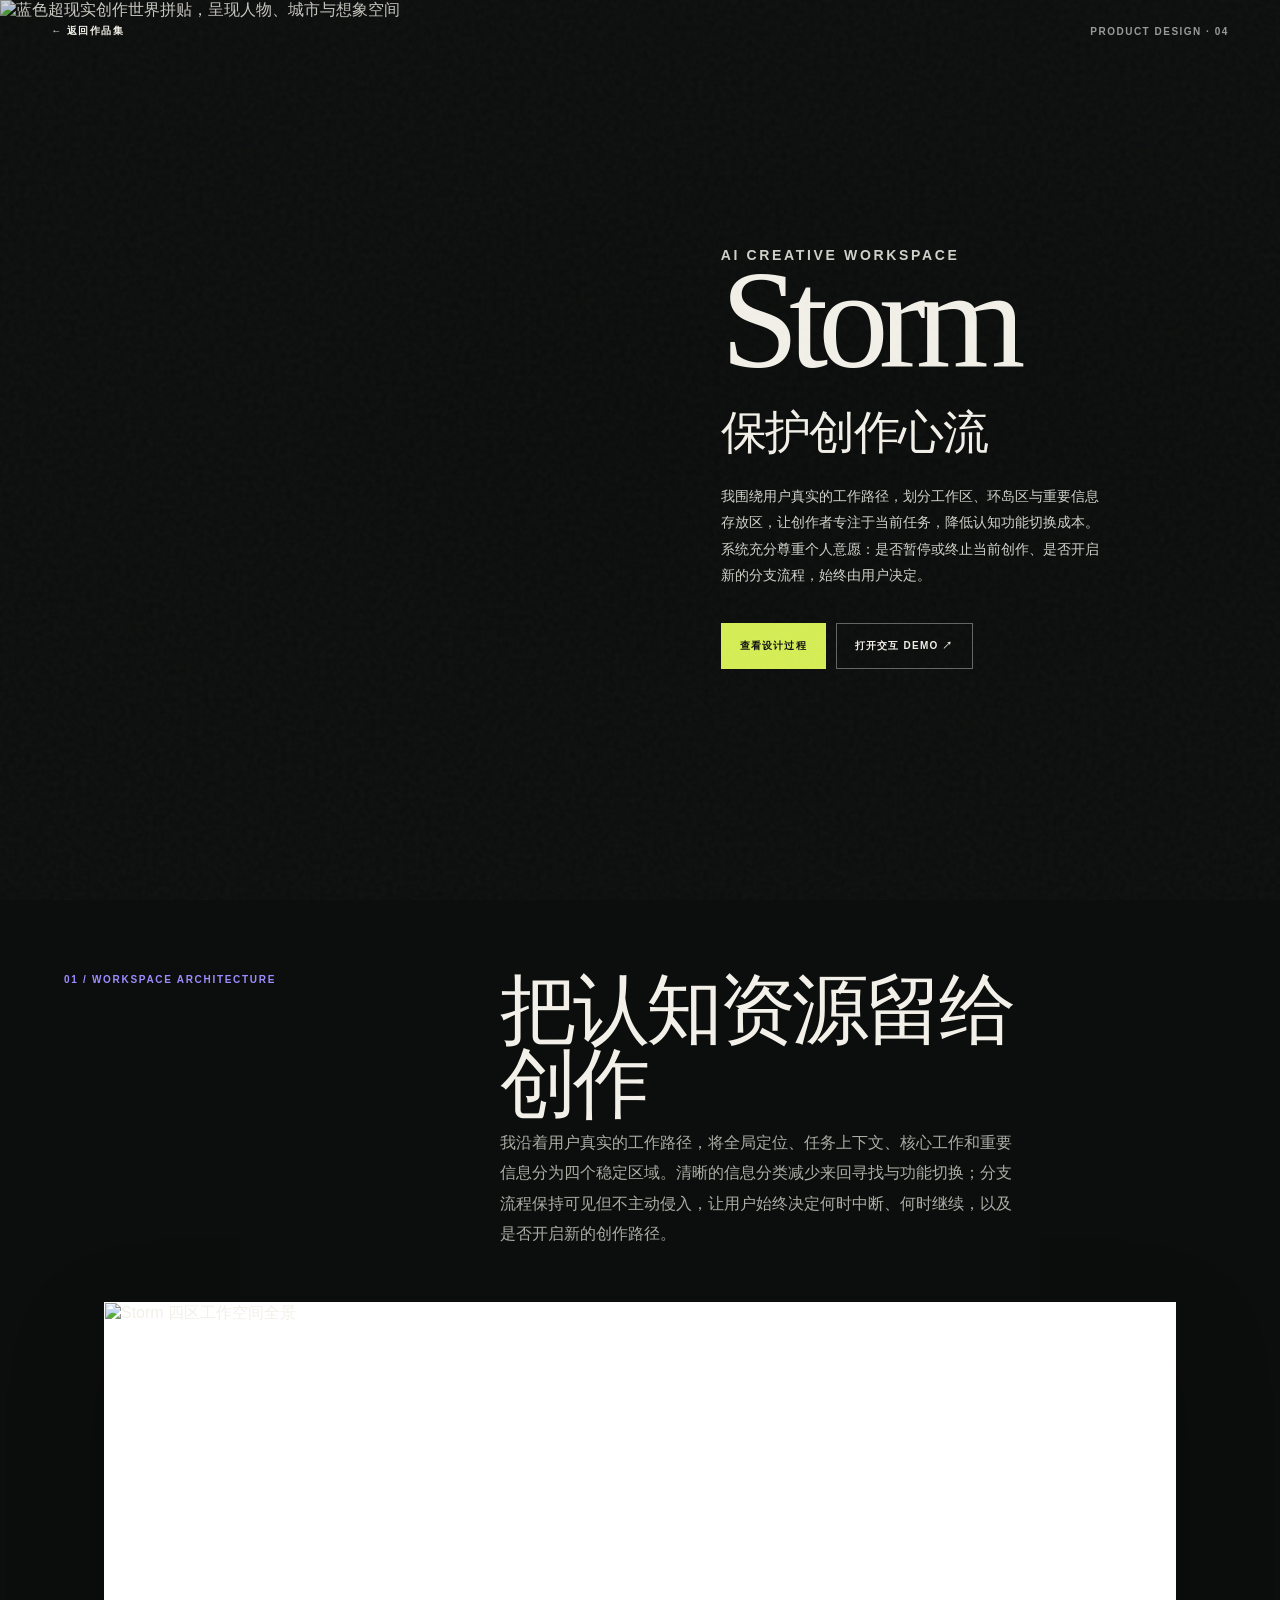
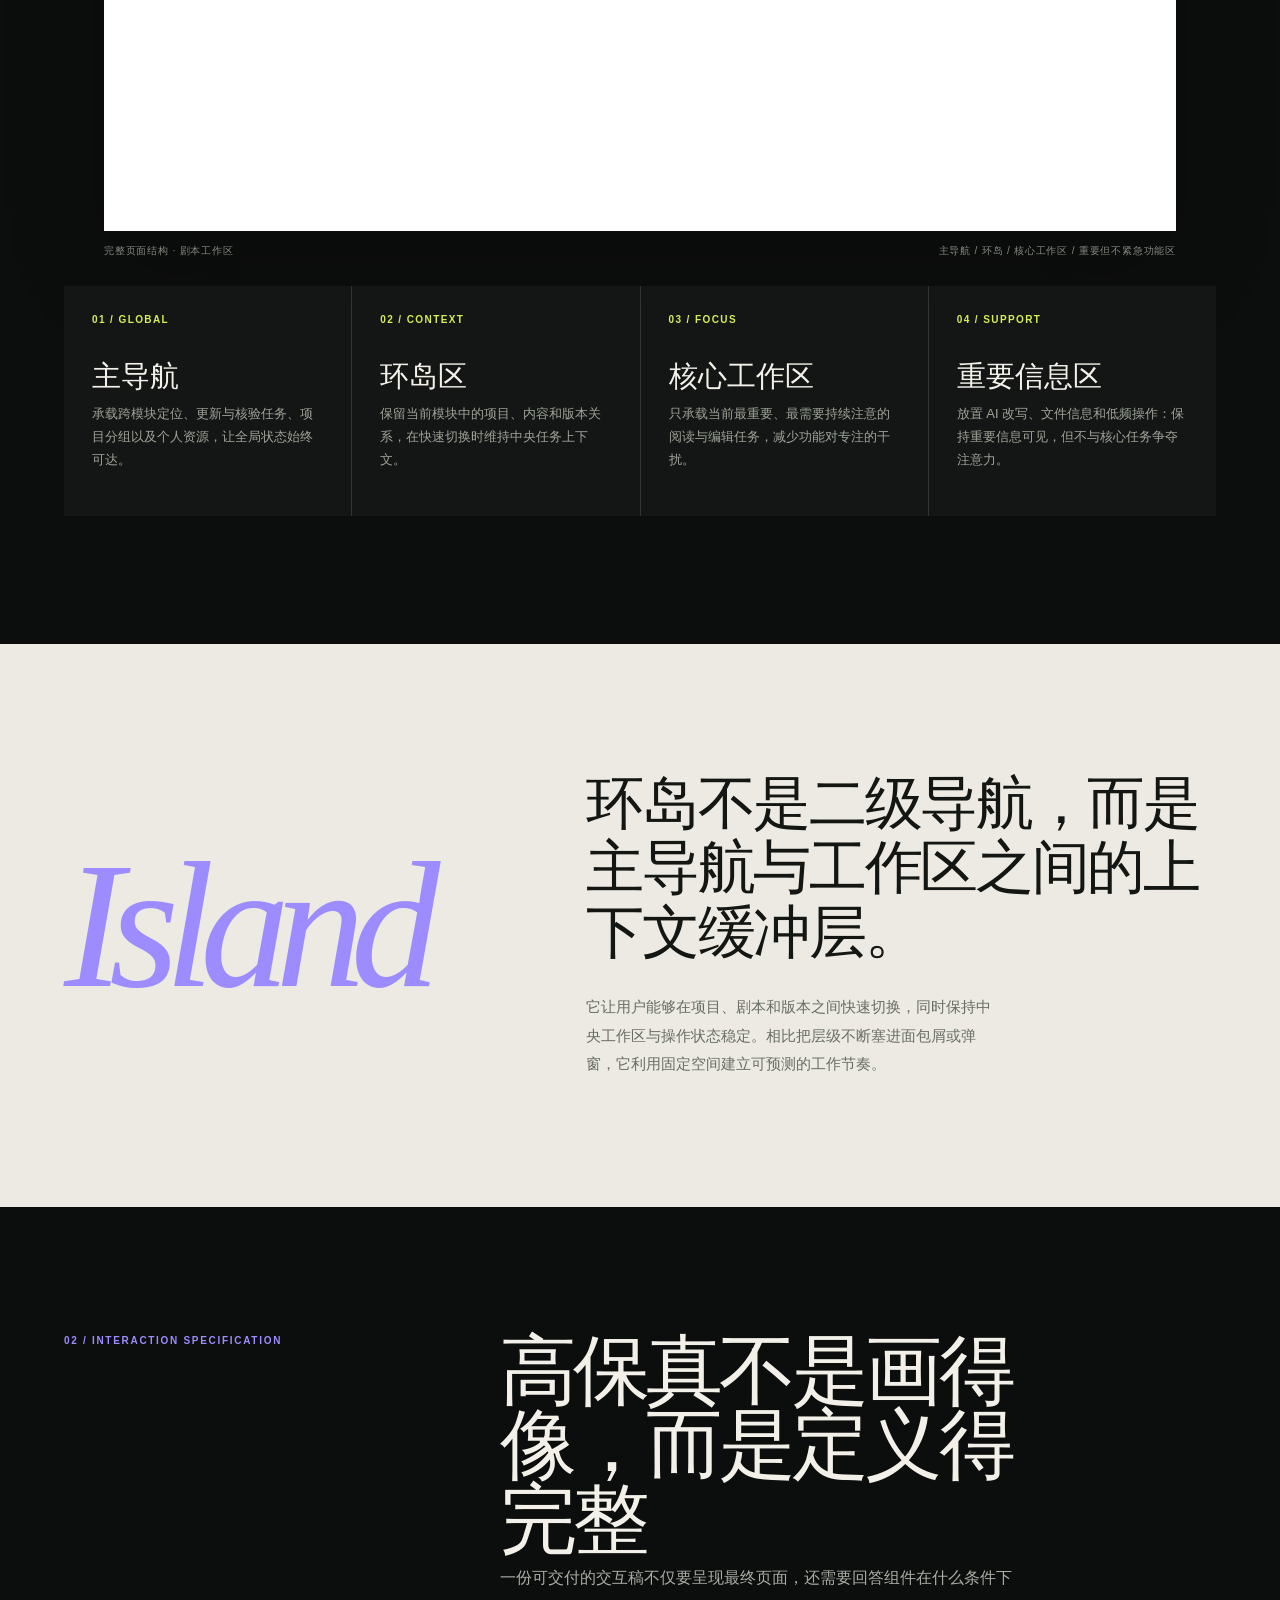
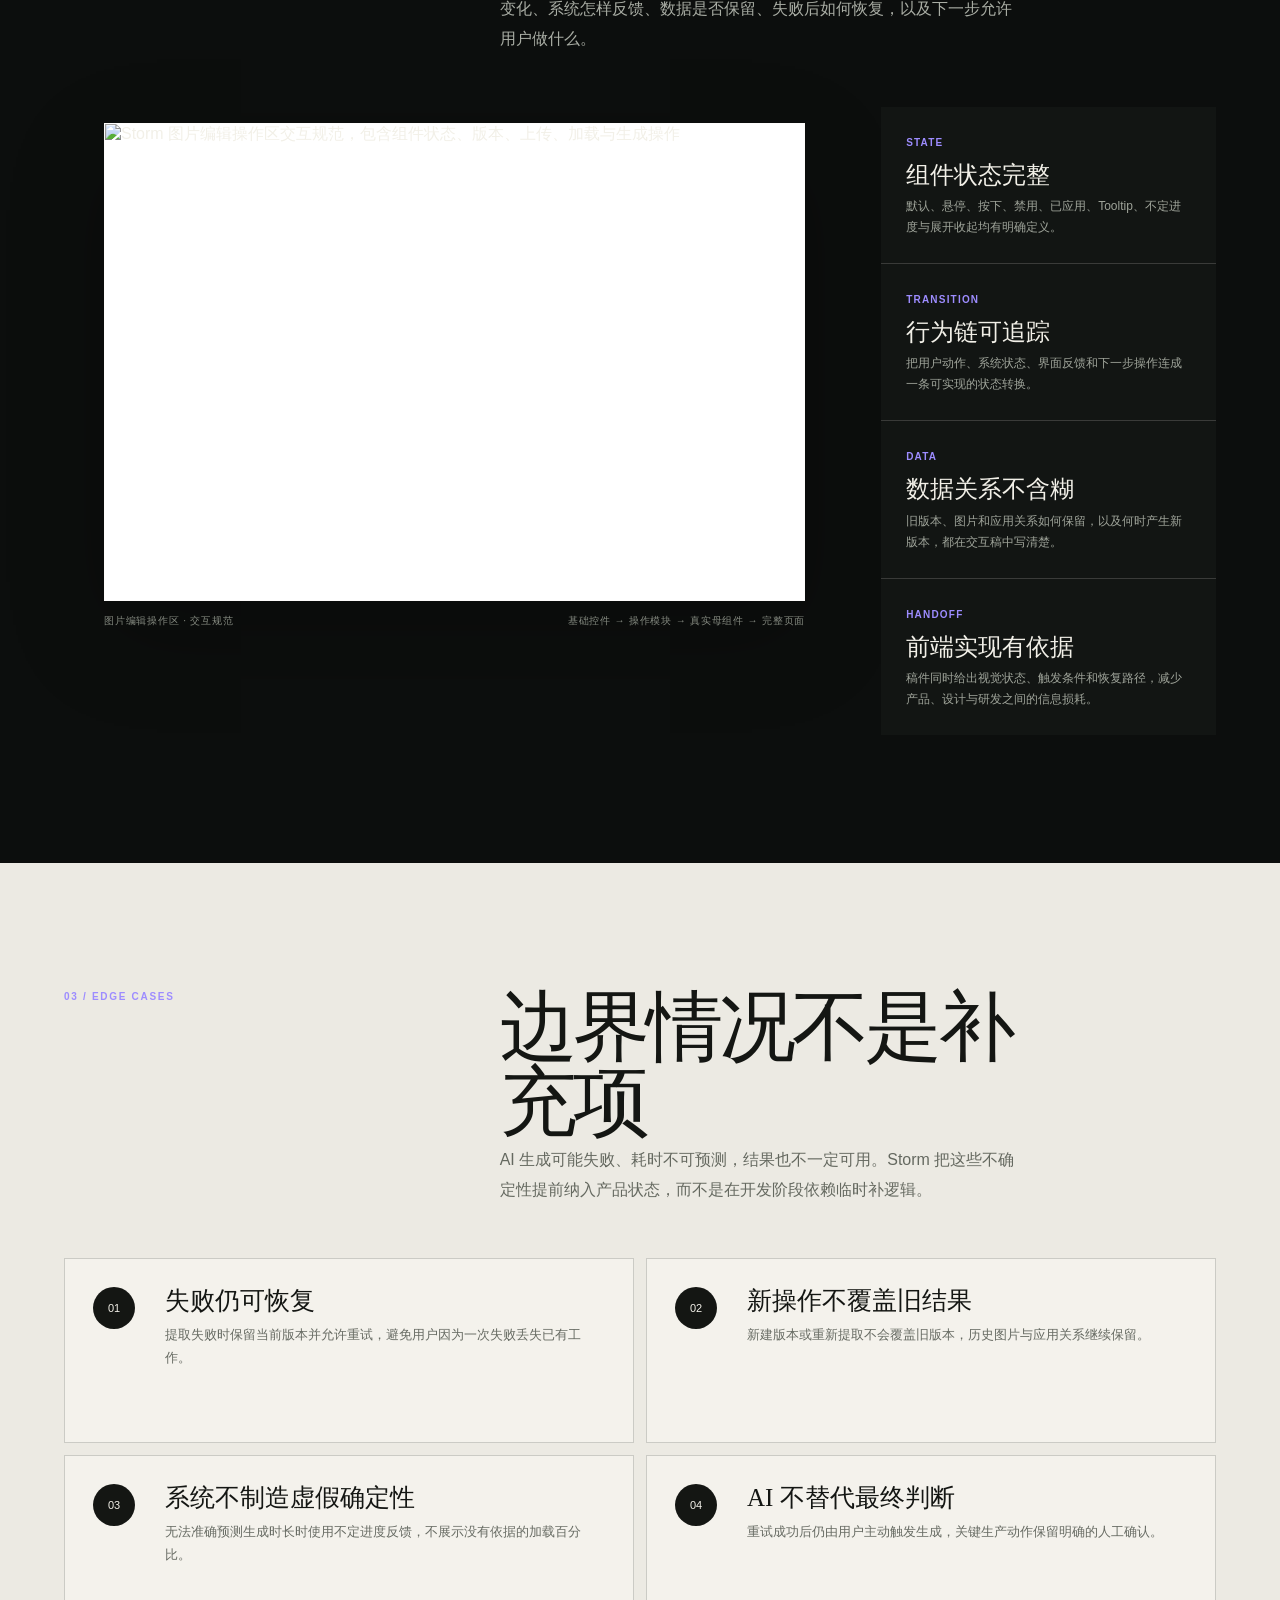
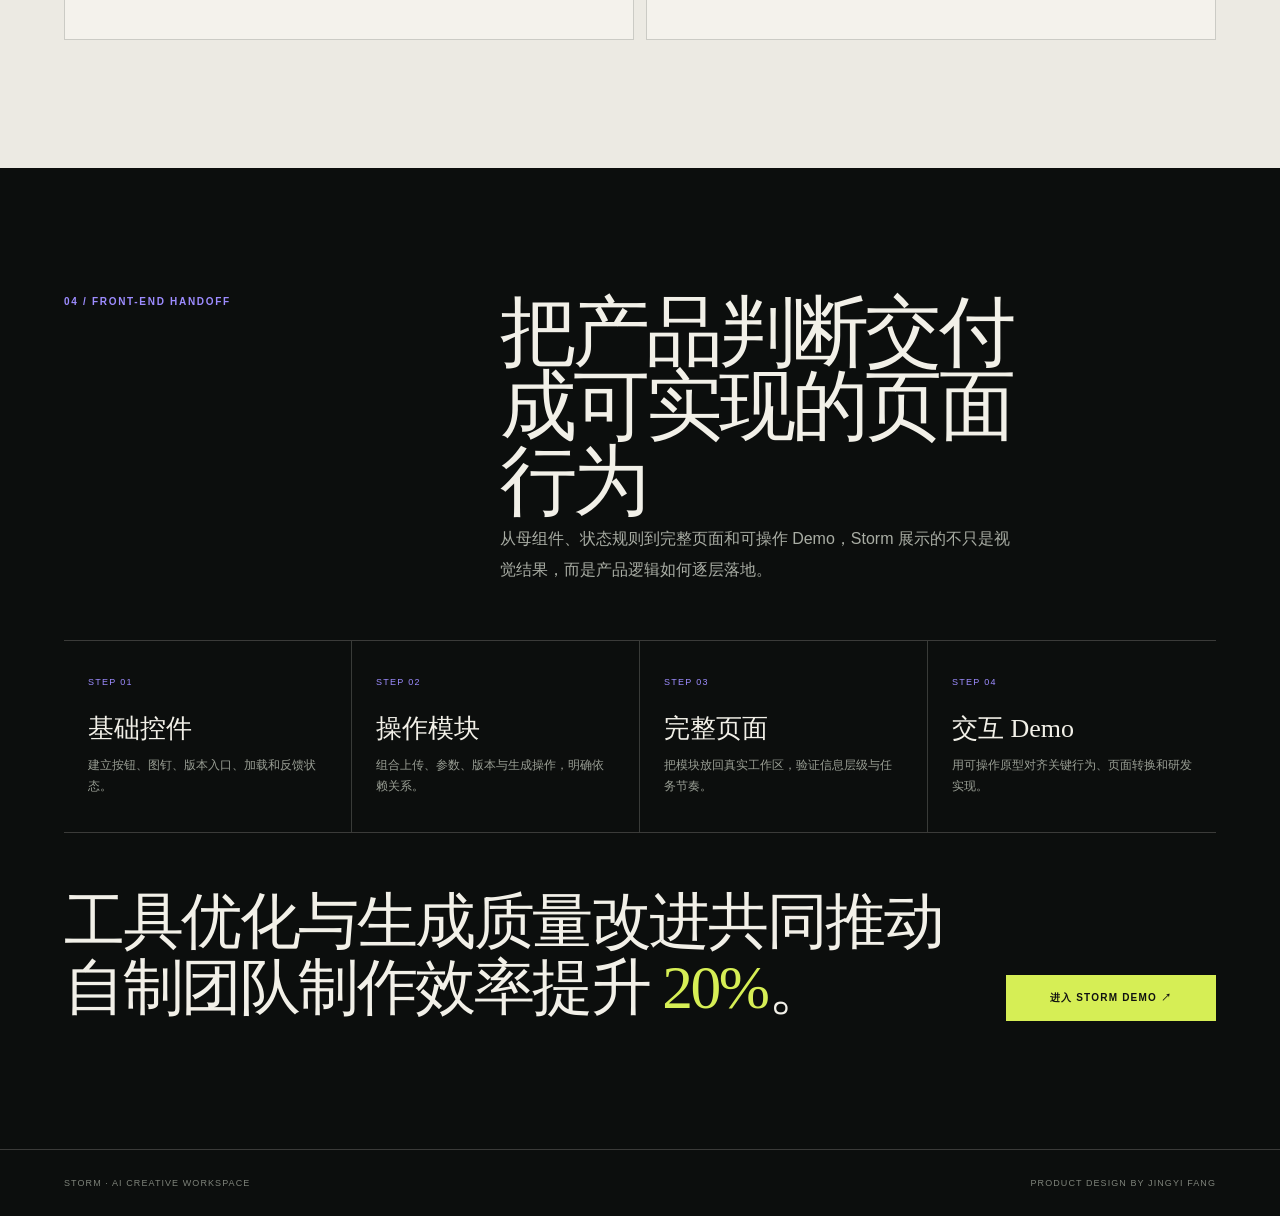
==== storm/index.html @ 4de58ec8 "Upload Storm project page" ====
<!doctype html>
<html lang="zh-CN">
<head>
  <meta charset="utf-8">
  <meta name="viewport" content="width=device-width,initial-scale=1">
  <meta name="description" content="Storm AI Creative Workspace：从工作区架构、交互规范到前端交付的完整产品设计案例。">
  <title>Storm · AI Creative Workspace</title>
  <style>
    :root{--bg:#0c0e0d;--paper:#f2f0e8;--ink:#141613;--muted:#a9ada4;--line:rgba(242,240,232,.2);--accent:#9d8cff;--lime:#d6ee55;--serif:"Iowan Old Style","Baskerville","Songti SC","STSong",serif;--sans:"Helvetica Neue","PingFang SC","Microsoft YaHei",sans-serif}
    *{box-sizing:border-box}html{scroll-behavior:smooth;background:var(--bg)}body{margin:0;color:var(--paper);background:var(--bg);font-family:var(--sans);-webkit-font-smoothing:antialiased}a{color:inherit;text-decoration:none}img{display:block;max-width:100%}::selection{color:#111;background:var(--lime)}
    body:before{content:"";position:fixed;z-index:20;inset:0;pointer-events:none;opacity:.09;background-image:url("data:image/svg+xml,%3Csvg viewBox='0 0 180 180' xmlns='http://www.w3.org/2000/svg'%3E%3Cfilter id='n'%3E%3CfeTurbulence type='fractalNoise' baseFrequency='.9' numOctaves='3'/%3E%3C/filter%3E%3Crect width='100%25' height='100%25' filter='url(%23n)' opacity='.42'/%3E%3C/svg%3E")}
    .nav{position:absolute;z-index:12;top:0;left:0;right:0;display:flex;align-items:center;justify-content:space-between;padding:24px clamp(20px,4vw,64px);font-size:10px;font-weight:700;letter-spacing:.15em;text-transform:uppercase}.back{display:flex;align-items:center;gap:9px}.back:hover{color:var(--lime)}.nav-label{color:rgba(255,255,255,.58)}
    .hero{position:relative;isolation:isolate;display:flex;justify-content:flex-end;align-items:center;min-height:94svh;overflow:hidden;padding:110px clamp(24px,5vw,80px) 70px;text-align:left}.hero img{position:absolute;z-index:-3;inset:0 auto 0 0;width:64%;height:100%;object-fit:cover;object-position:center 46%}.hero:before{content:"";position:absolute;z-index:-2;inset:0;background:linear-gradient(90deg,rgba(12,14,13,.05) 0%,rgba(12,14,13,.10) 34%,rgba(12,14,13,.78) 58%,#0c0e0d 78%),linear-gradient(0deg,#0c0e0d 0%,rgba(12,14,13,.40) 26%,rgba(12,14,13,.05) 76%,rgba(12,14,13,.12) 100%)}.hero:after{content:"";position:absolute;z-index:-1;inset:0;background:radial-gradient(ellipse at 65% 50%,rgba(5,6,5,.20),rgba(5,6,5,0) 55%)}
    .hero-copy{width:min(43%,650px);display:flex;flex-direction:column;align-items:flex-start}.eyebrow{margin:0 0 22px;color:var(--lime);font-size:10px;font-weight:700;letter-spacing:.19em;text-transform:uppercase}.hero h1{margin:0;font:400 clamp(82px,11vw,170px)/.72 var(--serif);letter-spacing:-.07em}.hero h2{max-width:15ch;margin:38px 0 0;font:400 clamp(27px,3.6vw,56px)/1.08 var(--serif);letter-spacing:-.035em}.hero p{max-width:50ch;margin:25px 0 0;color:#d0d2ca;font-size:14px;line-height:1.9}.hero-actions{display:flex;flex-wrap:wrap;justify-content:flex-start;gap:10px;margin-top:34px}.button{display:inline-flex;align-items:center;justify-content:center;min-height:46px;padding:0 18px;border:1px solid rgba(255,255,255,.36);font-size:10px;font-weight:700;letter-spacing:.12em;text-transform:uppercase;transition:.25s}.button.primary{color:#111;background:var(--lime);border-color:var(--lime)}.button:hover{transform:translateY(-2px);border-color:#fff}
    .section{padding:clamp(74px,10vw,150px) clamp(22px,5vw,80px)}.section.light{color:var(--ink);background:#eceae3}.section-head{display:grid;grid-template-columns:minmax(0,.7fr) minmax(420px,1.3fr);gap:50px;align-items:start;margin-bottom:52px}.index{color:var(--accent);font-size:10px;font-weight:700;letter-spacing:.17em;text-transform:uppercase}.section h2{max-width:14ch;margin:0;font:400 clamp(42px,6vw,88px)/.97 var(--serif);letter-spacing:-.05em}.lead{max-width:58ch;margin:5px 0 0;color:var(--muted);font-size:16px;line-height:1.9}.light .lead{color:#656960}.frame{overflow:hidden;border:1px solid var(--line);background:#fff;box-shadow:0 34px 90px rgba(0,0,0,.22)}.light .frame{border-color:rgba(20,22,19,.16)}.frame img{width:100%;height:auto}.caption{display:flex;justify-content:space-between;gap:20px;margin-top:13px;color:#858a80;font-size:10px;letter-spacing:.08em}
    .zones{display:grid;grid-template-columns:repeat(4,minmax(0,1fr));gap:1px;margin-top:28px;background:rgba(255,255,255,.16)}.zone{min-height:230px;padding:28px;background:#131614}.zone b{display:block;color:var(--lime);font-size:10px;letter-spacing:.14em}.zone h3{margin:36px 0 12px;font:400 29px/1.05 var(--serif)}.zone p{margin:0;color:#9fa49a;font-size:13px;line-height:1.75}
    .island{display:grid;grid-template-columns:minmax(280px,.8fr) minmax(0,1.2fr);gap:clamp(36px,8vw,130px);align-items:center}.island-word{font:italic 400 clamp(86px,14vw,210px)/.7 var(--serif);letter-spacing:-.08em;color:var(--accent)}.island-copy blockquote{margin:0;font:400 clamp(32px,4.5vw,65px)/1.12 var(--serif);letter-spacing:-.04em}.island-copy p{max-width:50ch;margin:28px 0 0;color:#696d65;font-size:15px;line-height:1.9}
    .spec-layout{display:grid;grid-template-columns:minmax(0,1.4fr) minmax(280px,.6fr);gap:36px;align-items:start}.spec-aside{position:sticky;top:24px;display:grid;gap:1px;background:var(--line)}.spec-point{padding:25px;background:#121513}.spec-point b{color:var(--accent);font-size:10px;letter-spacing:.12em}.spec-point h3{margin:12px 0 8px;font:400 24px/1.1 var(--serif)}.spec-point p{margin:0;color:#9fa49a;font-size:12px;line-height:1.75}
    .boundary-grid{display:grid;grid-template-columns:repeat(2,minmax(0,1fr));gap:12px}.boundary{display:grid;grid-template-columns:52px 1fr;gap:20px;min-height:185px;padding:28px;border:1px solid rgba(20,22,19,.18);background:#f4f2ec}.boundary span{display:grid;place-items:center;width:42px;height:42px;border-radius:50%;background:var(--ink);color:var(--paper);font-size:11px}.boundary h3{margin:0 0 10px;font:400 25px/1.08 var(--serif)}.boundary p{margin:0;color:#676b63;font-size:13px;line-height:1.75}
    .handoff{display:grid;grid-template-columns:repeat(4,minmax(0,1fr));margin-top:55px;border-top:1px solid var(--line);border-bottom:1px solid var(--line)}.handoff-step{position:relative;padding:30px 24px 36px;border-right:1px solid var(--line)}.handoff-step:last-child{border-right:0}.handoff-step small{color:var(--accent);font-size:9px;letter-spacing:.14em}.handoff-step strong{display:block;margin-top:25px;font:400 26px/1.12 var(--serif)}.handoff-step p{margin:12px 0 0;color:#999e94;font-size:12px;line-height:1.7}
    .result{display:grid;grid-template-columns:minmax(0,1fr) auto;gap:50px;align-items:end;padding-top:55px}.result p{max-width:45ch;margin:0;font:400 clamp(30px,4.8vw,72px)/1.08 var(--serif);letter-spacing:-.04em}.result p em{color:var(--lime);font-style:normal}.result .button{min-width:210px}
    footer{display:flex;justify-content:space-between;gap:25px;padding:28px clamp(22px,5vw,80px);border-top:1px solid var(--line);color:#7e837a;font-size:9px;letter-spacing:.12em;text-transform:uppercase}
    @media(max-width:900px){.hero{align-items:flex-end;justify-content:flex-start;min-height:900px;padding-bottom:60px;text-align:left}.hero img{inset:0 0 auto;width:100%;height:54%;object-position:center 38%}.hero:before{background:linear-gradient(180deg,rgba(12,14,13,.04) 0%,rgba(12,14,13,.12) 29%,#0c0e0d 54%,#0c0e0d 100%)}.hero:after{display:none}.hero-copy{width:100%;align-items:flex-start}.hero h1{font-size:clamp(90px,24vw,150px)}.hero h2,.hero p{margin-left:0}.hero-actions{justify-content:flex-start}.section-head,.island,.spec-layout{grid-template-columns:1fr}.section-head{gap:24px}.zones{grid-template-columns:1fr 1fr}.spec-aside{position:static;grid-template-columns:1fr 1fr}.handoff{grid-template-columns:1fr 1fr}.handoff-step:nth-child(2){border-right:0}.handoff-step:nth-child(-n+2){border-bottom:1px solid var(--line)}.result{grid-template-columns:1fr;align-items:start}}
    @media(max-width:560px){.nav-label{display:none}.hero{min-height:860px;padding-inline:20px}.hero img{height:42%;object-position:center 38%}.hero:before{background:linear-gradient(180deg,rgba(12,14,13,.03) 0%,rgba(12,14,13,.08) 20%,#0c0e0d 42%,#0c0e0d 100%)}.hero h2{margin-top:28px}.hero p{font-size:13px}.section{padding-inline:18px}.zones,.spec-aside,.boundary-grid,.handoff{grid-template-columns:1fr}.zone{min-height:185px}.spec-aside{gap:1px}.boundary{grid-template-columns:42px 1fr;padding:22px 18px}.handoff-step{border-right:0;border-bottom:1px solid var(--line)}.handoff-step:last-child{border-bottom:0}.caption{flex-direction:column;gap:5px}.island-word{font-size:110px}.result .button{width:100%}footer{flex-direction:column}}
    @media(prefers-reduced-motion:reduce){html{scroll-behavior:auto}.button{transition:none}.button:hover{transform:none}}
  </style>
</head>
<body>
  <nav class="nav"><a class="back" href="/">← 返回作品集</a><span class="nav-label">Product Design · 04</span></nav>
  <header class="hero">
    <img src="../assets/storm-creative-flow-cover.png" alt="蓝色超现实创作世界拼贴，呈现人物、城市与想象空间" width="960" height="1165">
    <div class="hero-copy">
      <p class="eyebrow">AI Creative Workspace</p>
      <h1>Storm</h1>
      <h2>保护创作心流</h2>
      <p>我围绕用户真实的工作路径，划分工作区、环岛区与重要信息存放区，让创作者专注于当前任务，降低认知功能切换成本。系统充分尊重个人意愿：是否暂停或终止当前创作、是否开启新的分支流程，始终由用户决定。</p>
      <div class="hero-actions"><a class="button primary" href="#architecture">查看设计过程</a><a class="button" href="https://jufeng-episode-demo-1028.laurenf-0826.chatgpt.site/" target="_blank" rel="noopener">打开交互 Demo ↗</a></div>
    </div>
  </header>

  <main>
    <section class="section" id="architecture">
      <div class="section-head"><span class="index">01 / Workspace Architecture</span><div><h2>把认知资源留给创作</h2><p class="lead">我沿着用户真实的工作路径，将全局定位、任务上下文、核心工作和重要信息分为四个稳定区域。清晰的信息分类减少来回寻找与功能切换；分支流程保持可见但不主动侵入，让用户始终决定何时中断、何时继续，以及是否开启新的创作路径。</p></div></div>
      <figure>
        <div class="frame"><img src="assets/storm-workspace.png" alt="Storm 四区工作空间全景" width="1976" height="974" loading="lazy"></div>
        <figcaption class="caption"><span>完整页面结构 · 剧本工作区</span><span>主导航 / 环岛 / 核心工作区 / 重要但不紧急功能区</span></figcaption>
      </figure>
      <div class="zones">
        <article class="zone"><b>01 / GLOBAL</b><h3>主导航</h3><p>承载跨模块定位、更新与核验任务、项目分组以及个人资源，让全局状态始终可达。</p></article>
        <article class="zone"><b>02 / CONTEXT</b><h3>环岛区</h3><p>保留当前模块中的项目、内容和版本关系，在快速切换时维持中央任务上下文。</p></article>
        <article class="zone"><b>03 / FOCUS</b><h3>核心工作区</h3><p>只承载当前最重要、最需要持续注意的阅读与编辑任务，减少功能对专注的干扰。</p></article>
        <article class="zone"><b>04 / SUPPORT</b><h3>重要信息区</h3><p>放置 AI 改写、文件信息和低频操作：保持重要信息可见，但不与核心任务争夺注意力。</p></article>
      </div>
    </section>

    <section class="section light">
      <div class="island">
        <div class="island-word">Island</div>
        <div class="island-copy"><blockquote>环岛不是二级导航，而是主导航与工作区之间的上下文缓冲层。</blockquote><p>它让用户能够在项目、剧本和版本之间快速切换，同时保持中央工作区与操作状态稳定。相比把层级不断塞进面包屑或弹窗，它利用固定空间建立可预测的工作节奏。</p></div>
      </div>
    </section>

    <section class="section">
      <div class="section-head"><span class="index">02 / Interaction Specification</span><div><h2>高保真不是画得像，而是定义得完整</h2><p class="lead">一份可交付的交互稿不仅要呈现最终页面，还需要回答组件在什么条件下变化、系统怎样反馈、数据是否保留、失败后如何恢复，以及下一步允许用户做什么。</p></div></div>
      <div class="spec-layout">
        <figure><div class="frame"><img src="assets/storm-interaction-spec.png" alt="Storm 图片编辑操作区交互规范，包含组件状态、版本、上传、加载与生成操作" width="2016" height="1374" loading="lazy"></div><figcaption class="caption"><span>图片编辑操作区 · 交互规范</span><span>基础控件 → 操作模块 → 真实母组件 → 完整页面</span></figcaption></figure>
        <aside class="spec-aside">
          <article class="spec-point"><b>STATE</b><h3>组件状态完整</h3><p>默认、悬停、按下、禁用、已应用、Tooltip、不定进度与展开收起均有明确定义。</p></article>
          <article class="spec-point"><b>TRANSITION</b><h3>行为链可追踪</h3><p>把用户动作、系统状态、界面反馈和下一步操作连成一条可实现的状态转换。</p></article>
          <article class="spec-point"><b>DATA</b><h3>数据关系不含糊</h3><p>旧版本、图片和应用关系如何保留，以及何时产生新版本，都在交互稿中写清楚。</p></article>
          <article class="spec-point"><b>HANDOFF</b><h3>前端实现有依据</h3><p>稿件同时给出视觉状态、触发条件和恢复路径，减少产品、设计与研发之间的信息损耗。</p></article>
        </aside>
      </div>
    </section>

    <section class="section light">
      <div class="section-head"><span class="index">03 / Edge Cases</span><div><h2>边界情况不是补充项</h2><p class="lead">AI 生成可能失败、耗时不可预测，结果也不一定可用。Storm 把这些不确定性提前纳入产品状态，而不是在开发阶段依赖临时补逻辑。</p></div></div>
      <div class="boundary-grid">
        <article class="boundary"><span>01</span><div><h3>失败仍可恢复</h3><p>提取失败时保留当前版本并允许重试，避免用户因为一次失败丢失已有工作。</p></div></article>
        <article class="boundary"><span>02</span><div><h3>新操作不覆盖旧结果</h3><p>新建版本或重新提取不会覆盖旧版本，历史图片与应用关系继续保留。</p></div></article>
        <article class="boundary"><span>03</span><div><h3>系统不制造虚假确定性</h3><p>无法准确预测生成时长时使用不定进度反馈，不展示没有依据的加载百分比。</p></div></article>
        <article class="boundary"><span>04</span><div><h3>AI 不替代最终判断</h3><p>重试成功后仍由用户主动触发生成，关键生产动作保留明确的人工确认。</p></div></article>
      </div>
    </section>

    <section class="section">
      <div class="section-head"><span class="index">04 / Front-end Handoff</span><div><h2>把产品判断交付成可实现的页面行为</h2><p class="lead">从母组件、状态规则到完整页面和可操作 Demo，Storm 展示的不只是视觉结果，而是产品逻辑如何逐层落地。</p></div></div>
      <div class="handoff">
        <article class="handoff-step"><small>STEP 01</small><strong>基础控件</strong><p>建立按钮、图钉、版本入口、加载和反馈状态。</p></article>
        <article class="handoff-step"><small>STEP 02</small><strong>操作模块</strong><p>组合上传、参数、版本与生成操作，明确依赖关系。</p></article>
        <article class="handoff-step"><small>STEP 03</small><strong>完整页面</strong><p>把模块放回真实工作区，验证信息层级与任务节奏。</p></article>
        <article class="handoff-step"><small>STEP 04</small><strong>交互 Demo</strong><p>用可操作原型对齐关键行为、页面转换和研发实现。</p></article>
      </div>
      <div class="result"><p>工具优化与生成质量改进共同推动自制团队制作效率提升 <em>20%</em>。</p><a class="button primary" href="https://jufeng-episode-demo-1028.laurenf-0826.chatgpt.site/" target="_blank" rel="noopener">进入 Storm Demo ↗</a></div>
    </section>
  </main>
  <footer><span>Storm · AI Creative Workspace</span><span>Product Design by Jingyi Fang</span></footer>
</body>
</html>
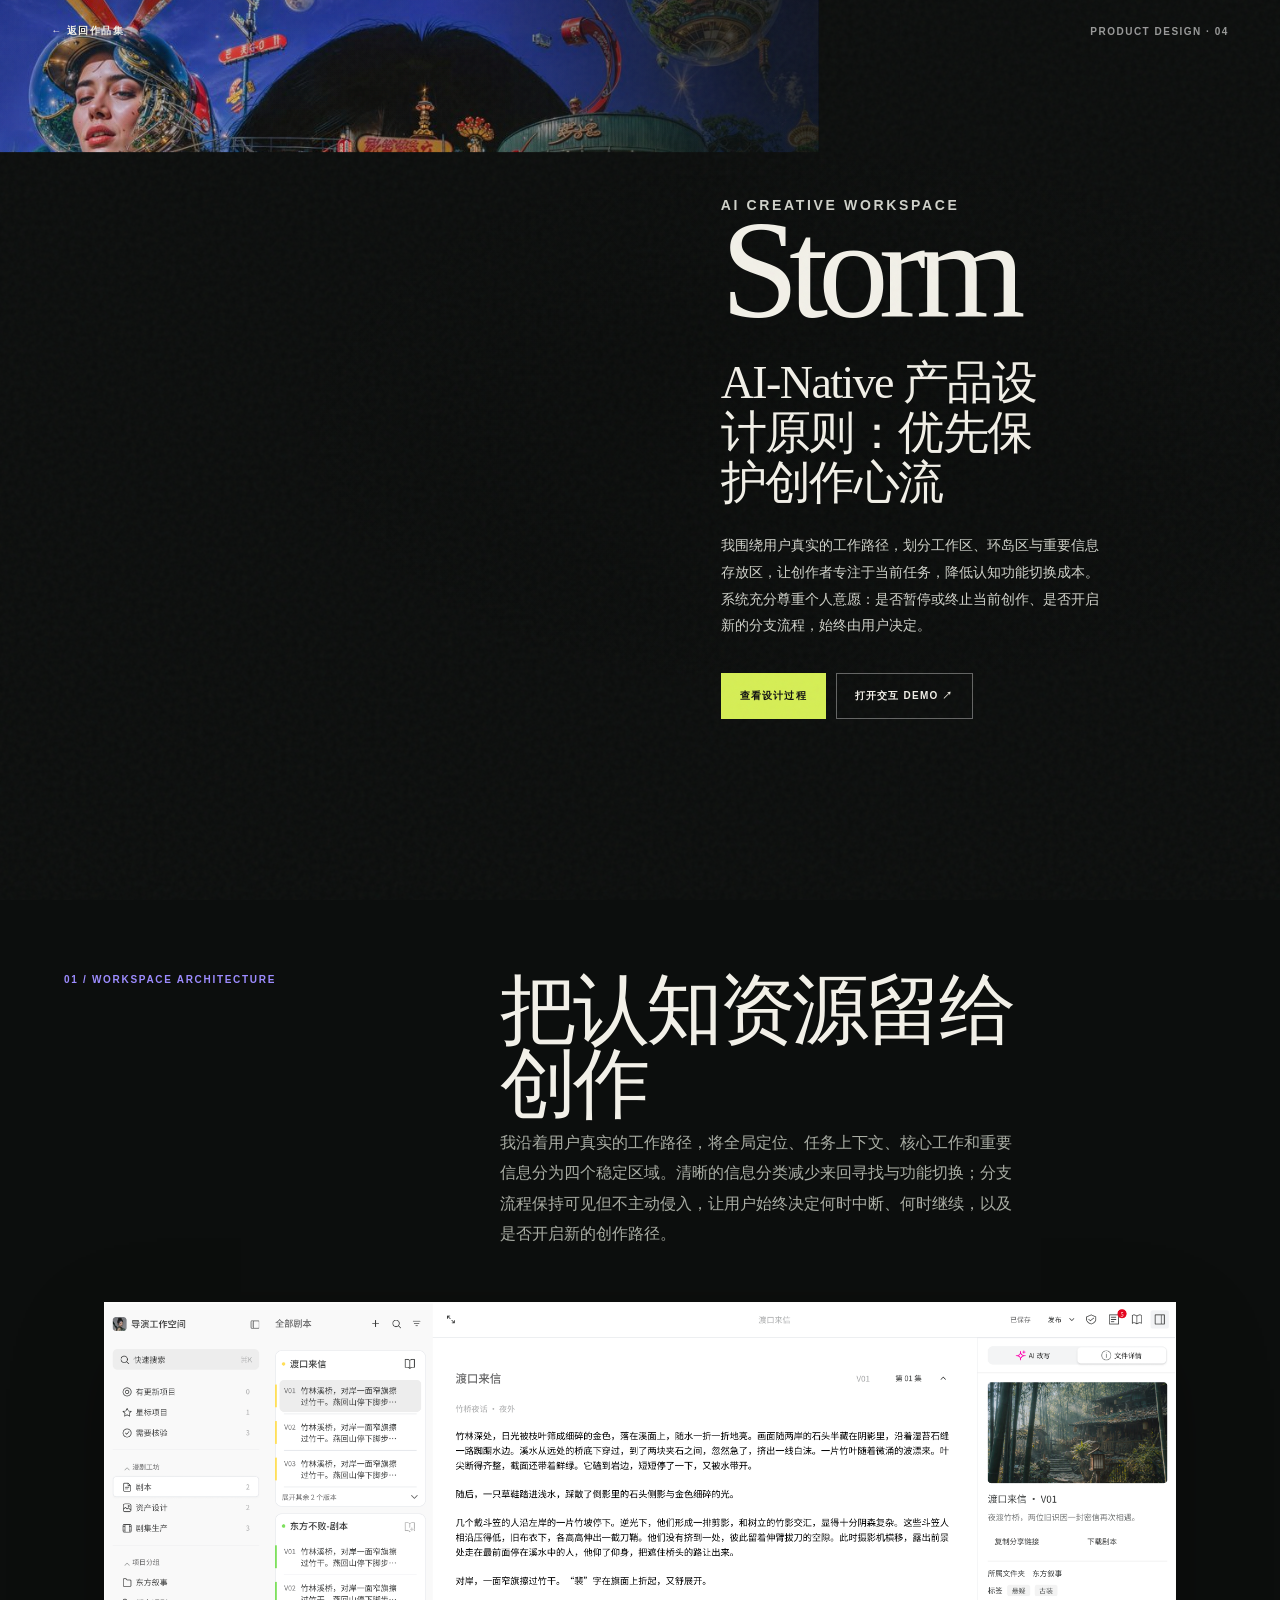
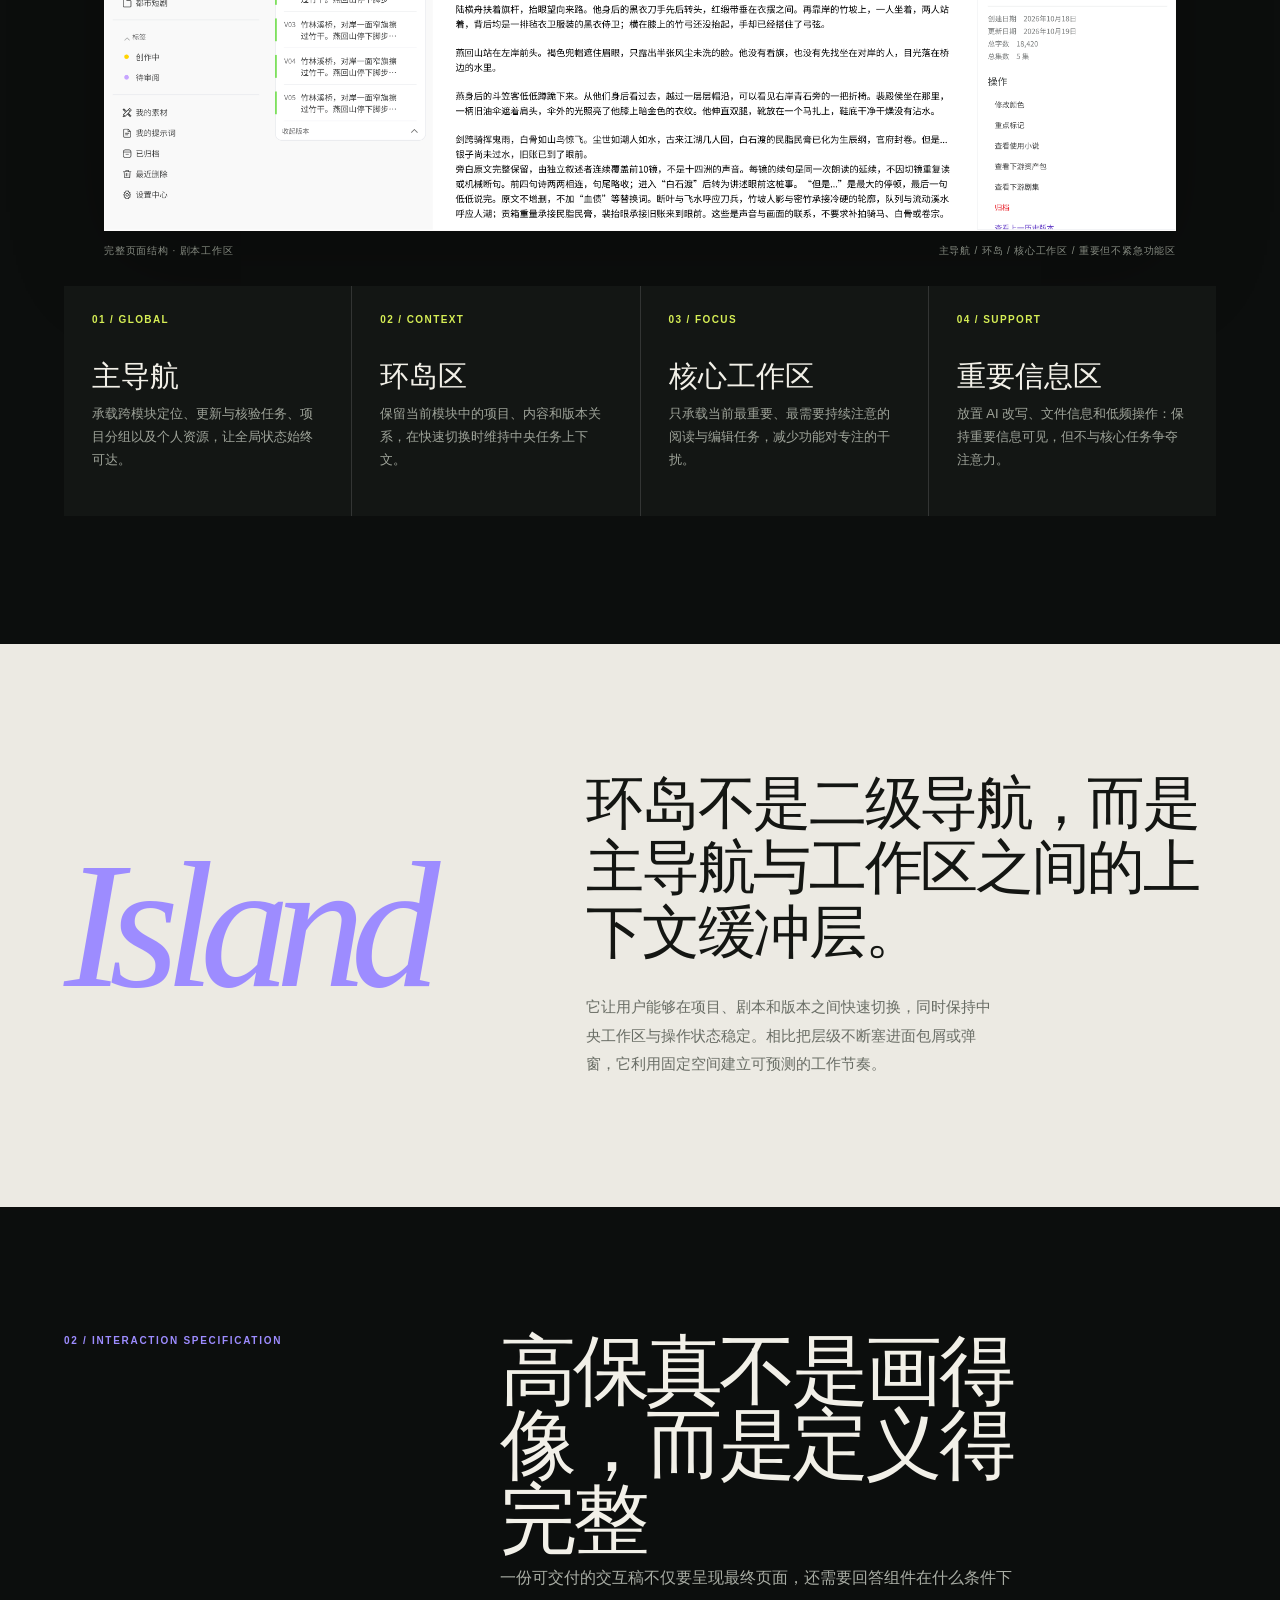
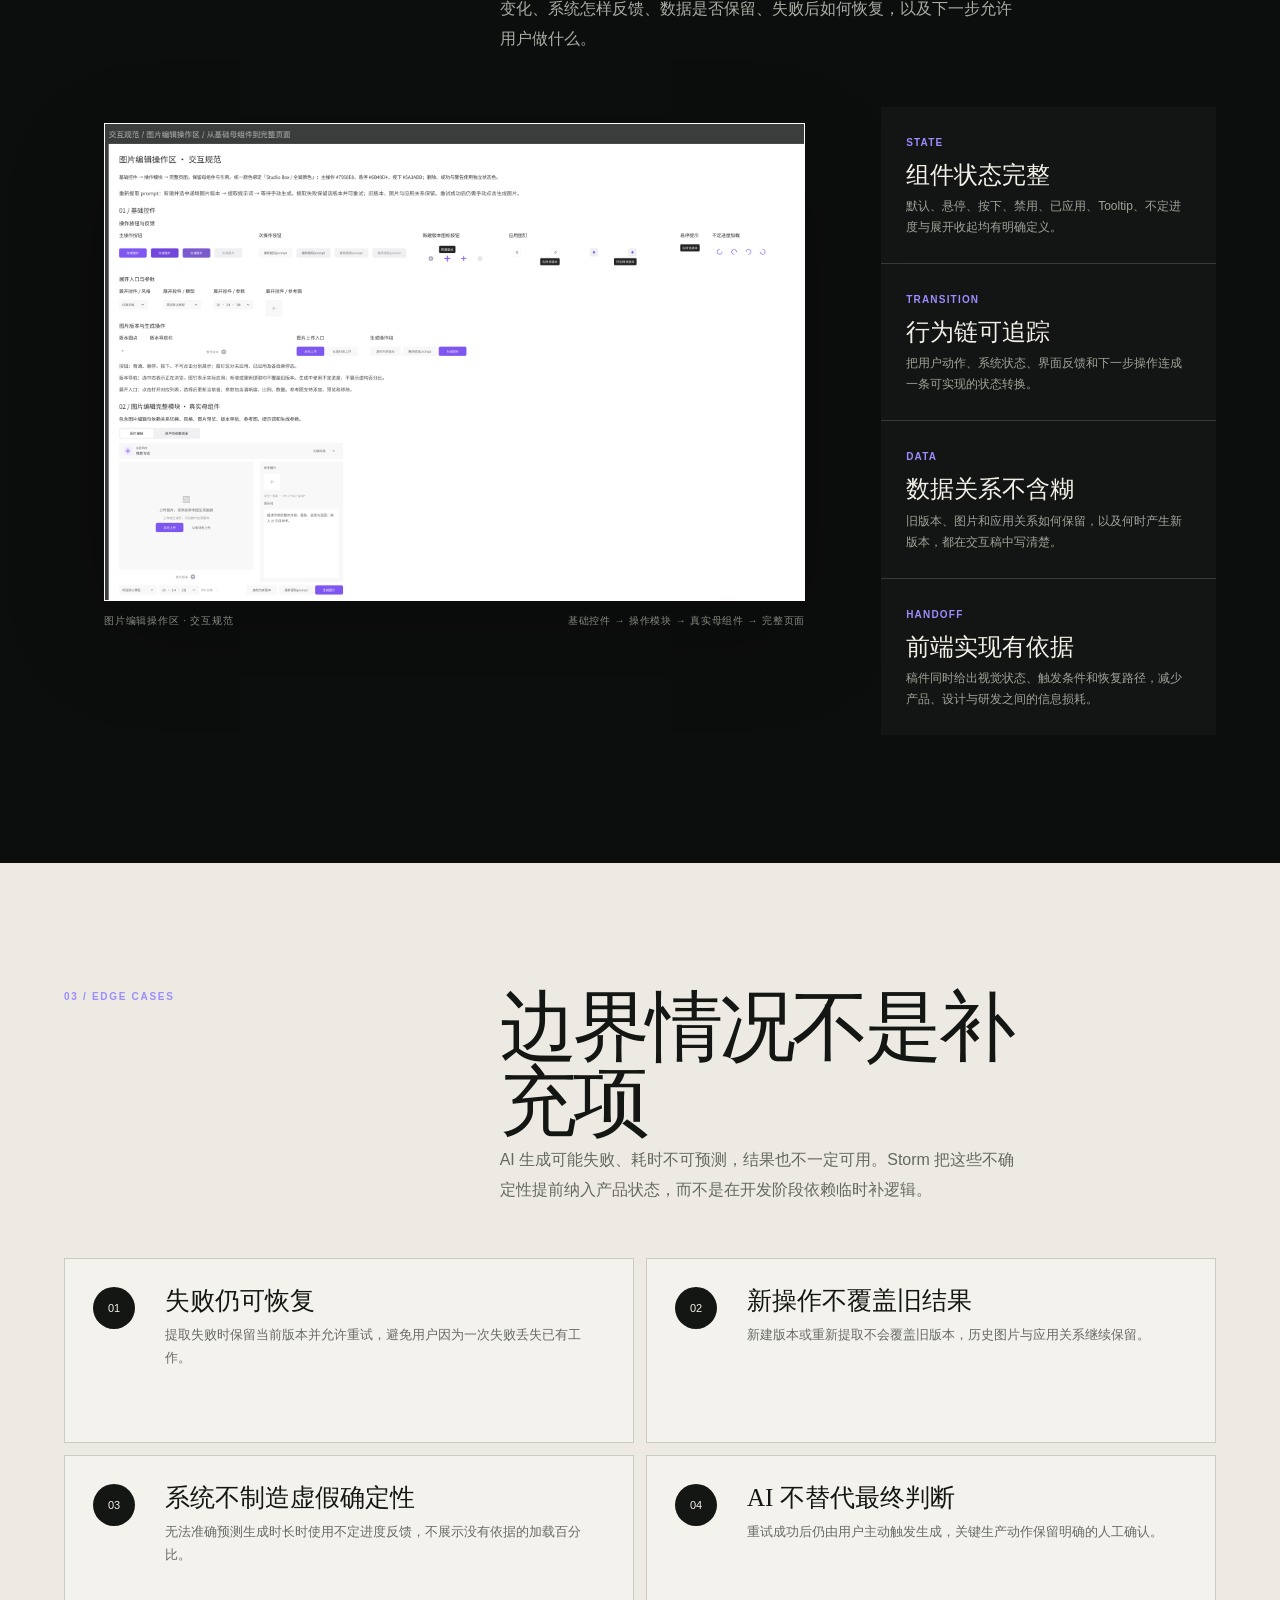
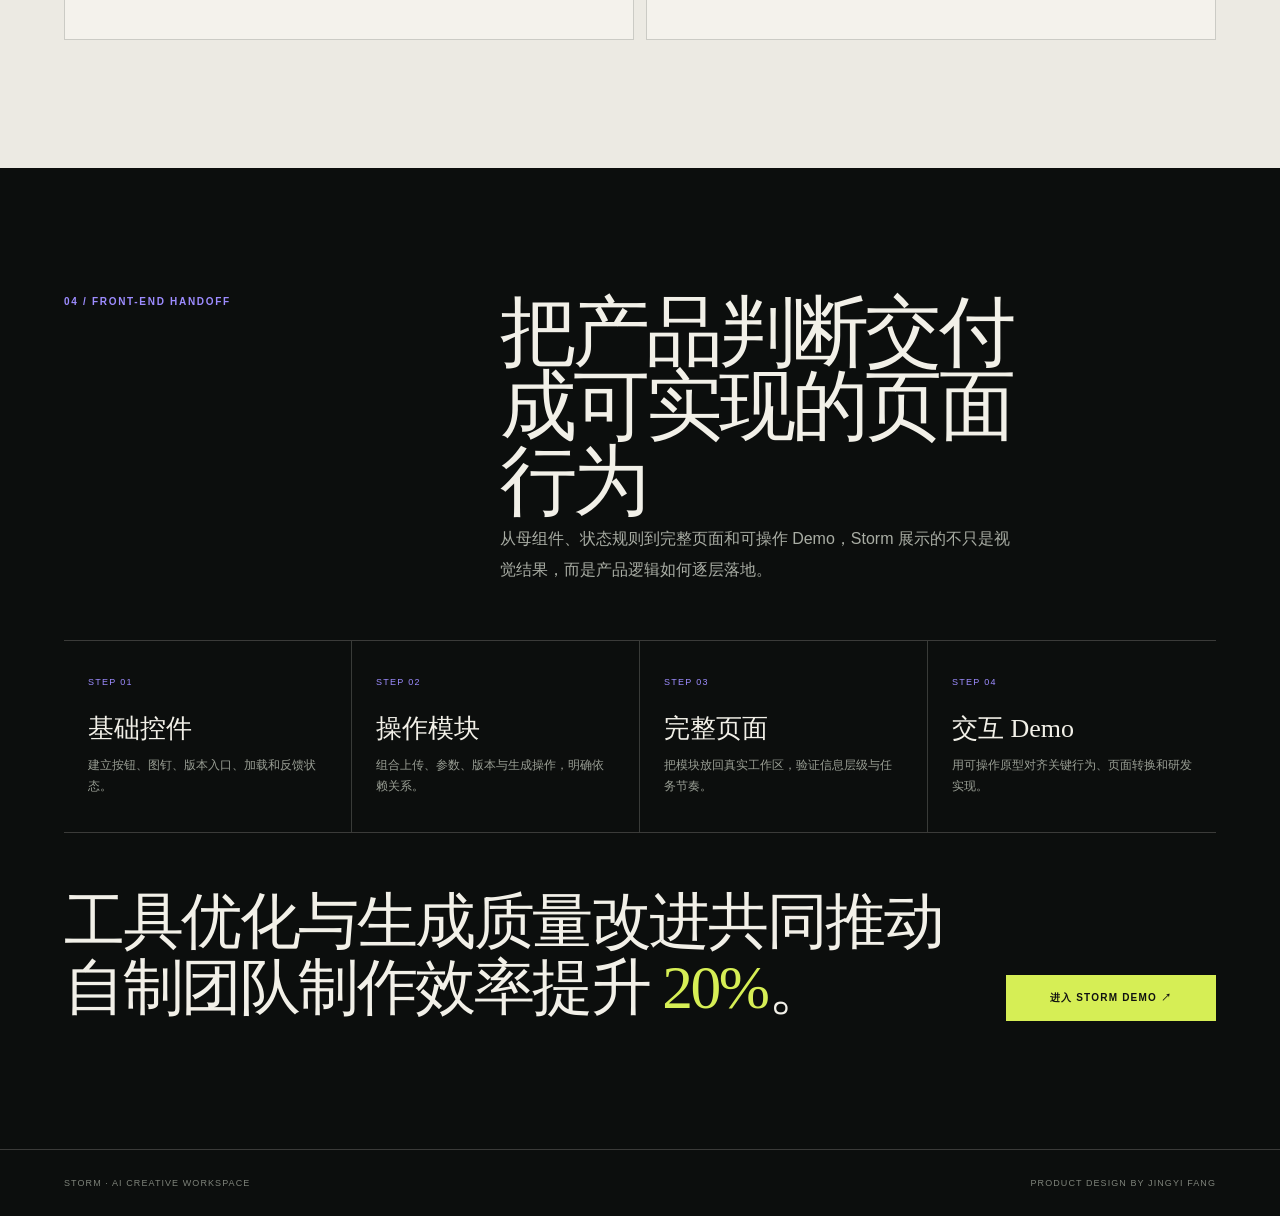
==== commit 2bb4a146: "Publish Storm interactive demo and update design principle title" ====
--- a/storm/index.html
+++ b/storm/index.html
@@ -32,9 +32,9 @@
     <div class="hero-copy">
       <p class="eyebrow">AI Creative Workspace</p>
       <h1>Storm</h1>
-      <h2>保护创作心流</h2>
+      <h2>AI-Native 产品设计原则：优先保护创作心流</h2>
       <p>我围绕用户真实的工作路径，划分工作区、环岛区与重要信息存放区，让创作者专注于当前任务，降低认知功能切换成本。系统充分尊重个人意愿：是否暂停或终止当前创作、是否开启新的分支流程，始终由用户决定。</p>
-      <div class="hero-actions"><a class="button primary" href="#architecture">查看设计过程</a><a class="button" href="https://jufeng-episode-demo-1028.laurenf-0826.chatgpt.site/" target="_blank" rel="noopener">打开交互 Demo ↗</a></div>
+      <div class="hero-actions"><a class="button primary" href="#architecture">查看设计过程</a><a class="button" href="/demo/" target="_blank" rel="noopener">打开交互 Demo ↗</a></div>
     </div>
   </header>
 
@@ -91,7 +91,7 @@
         <article class="handoff-step"><small>STEP 03</small><strong>完整页面</strong><p>把模块放回真实工作区，验证信息层级与任务节奏。</p></article>
         <article class="handoff-step"><small>STEP 04</small><strong>交互 Demo</strong><p>用可操作原型对齐关键行为、页面转换和研发实现。</p></article>
       </div>
-      <div class="result"><p>工具优化与生成质量改进共同推动自制团队制作效率提升 <em>20%</em>。</p><a class="button primary" href="https://jufeng-episode-demo-1028.laurenf-0826.chatgpt.site/" target="_blank" rel="noopener">进入 Storm Demo ↗</a></div>
+      <div class="result"><p>工具优化与生成质量改进共同推动自制团队制作效率提升 <em>20%</em>。</p><a class="button primary" href="/demo/" target="_blank" rel="noopener">进入 Storm Demo ↗</a></div>
     </section>
   </main>
   <footer><span>Storm · AI Creative Workspace</span><span>Product Design by Jingyi Fang</span></footer>
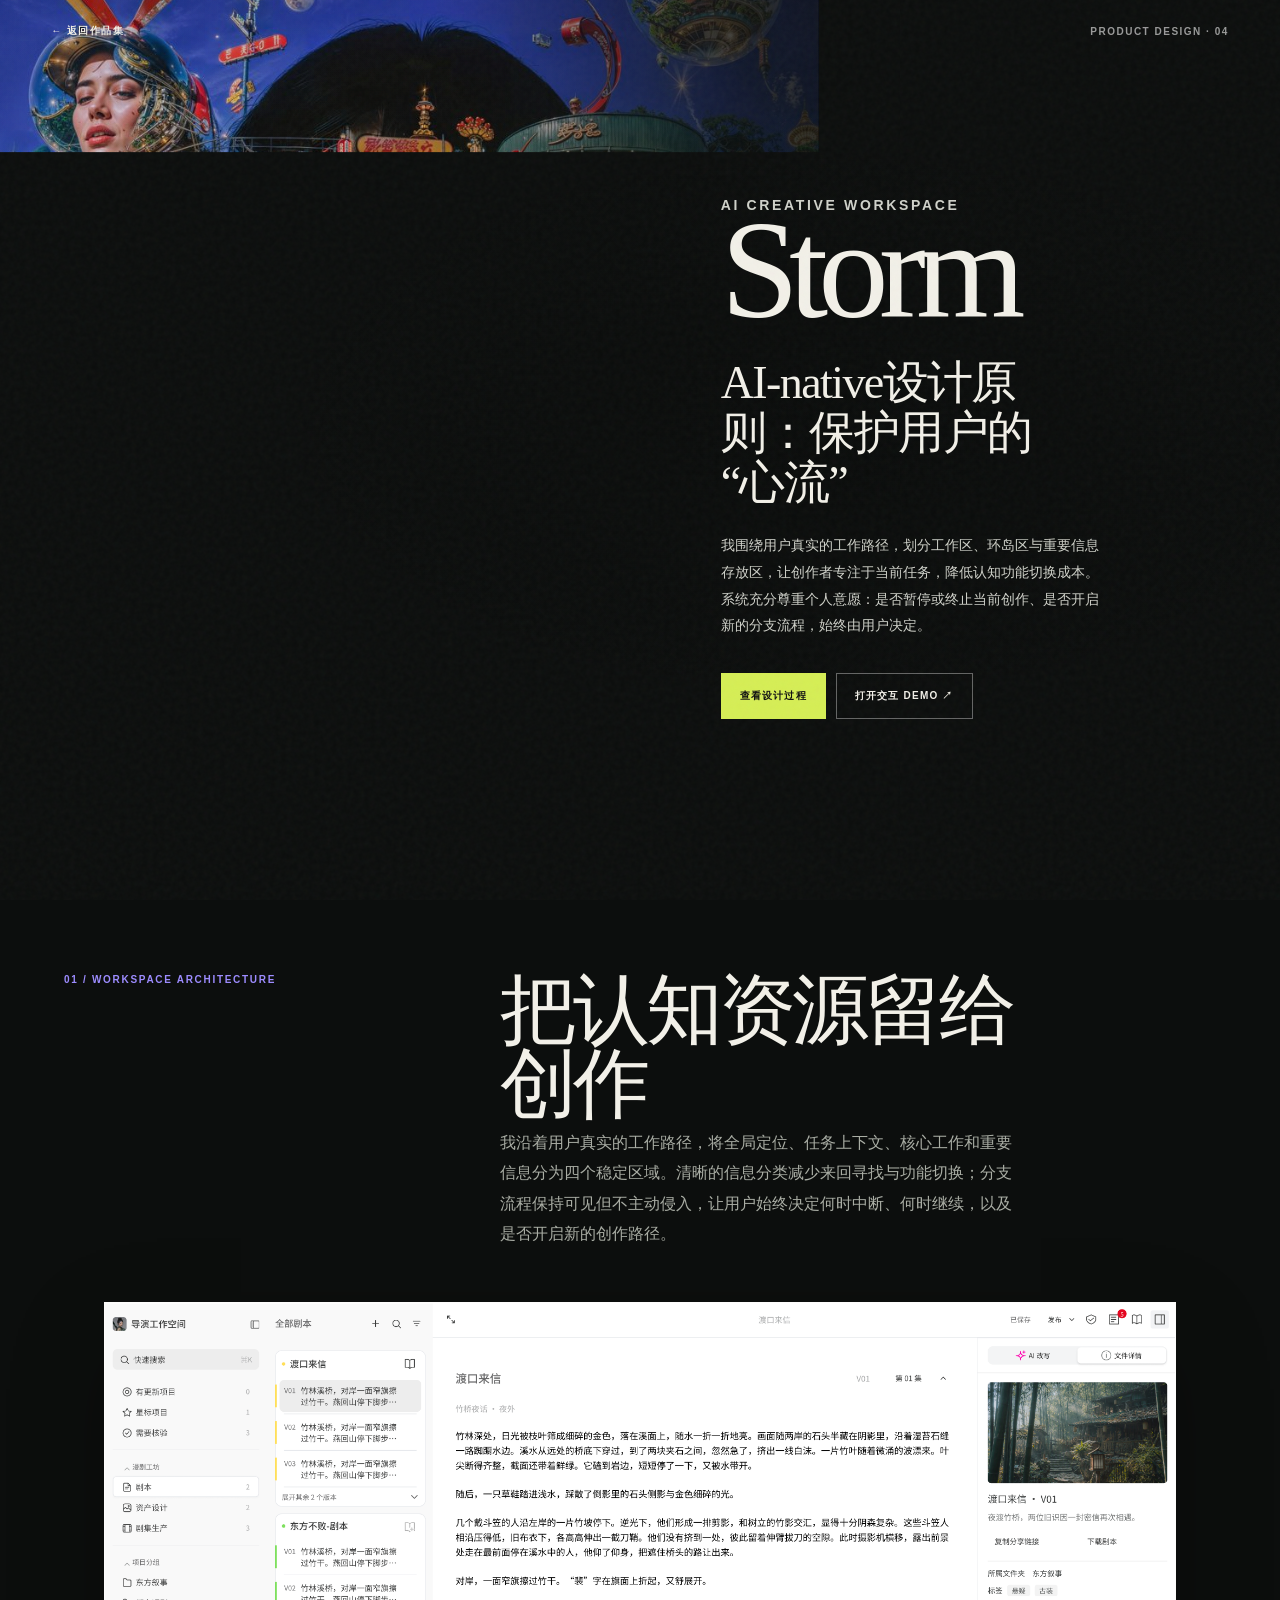
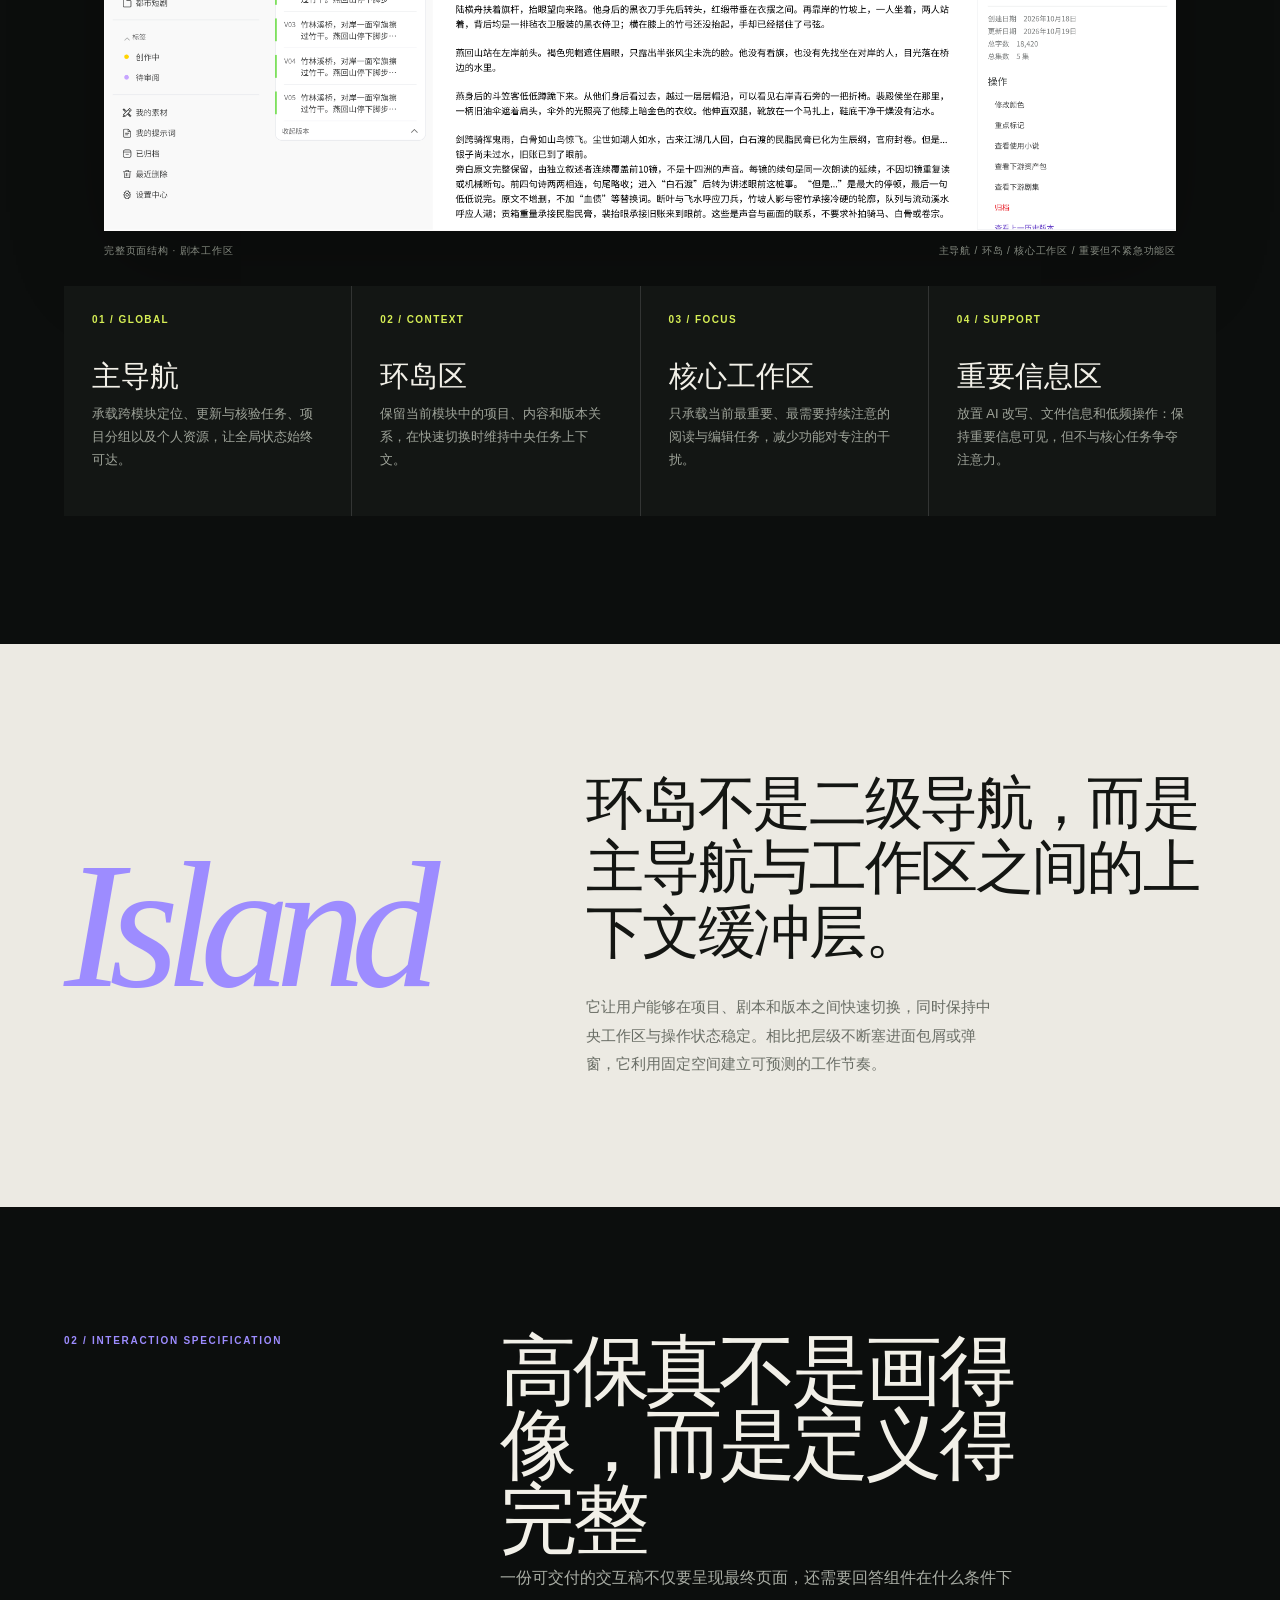
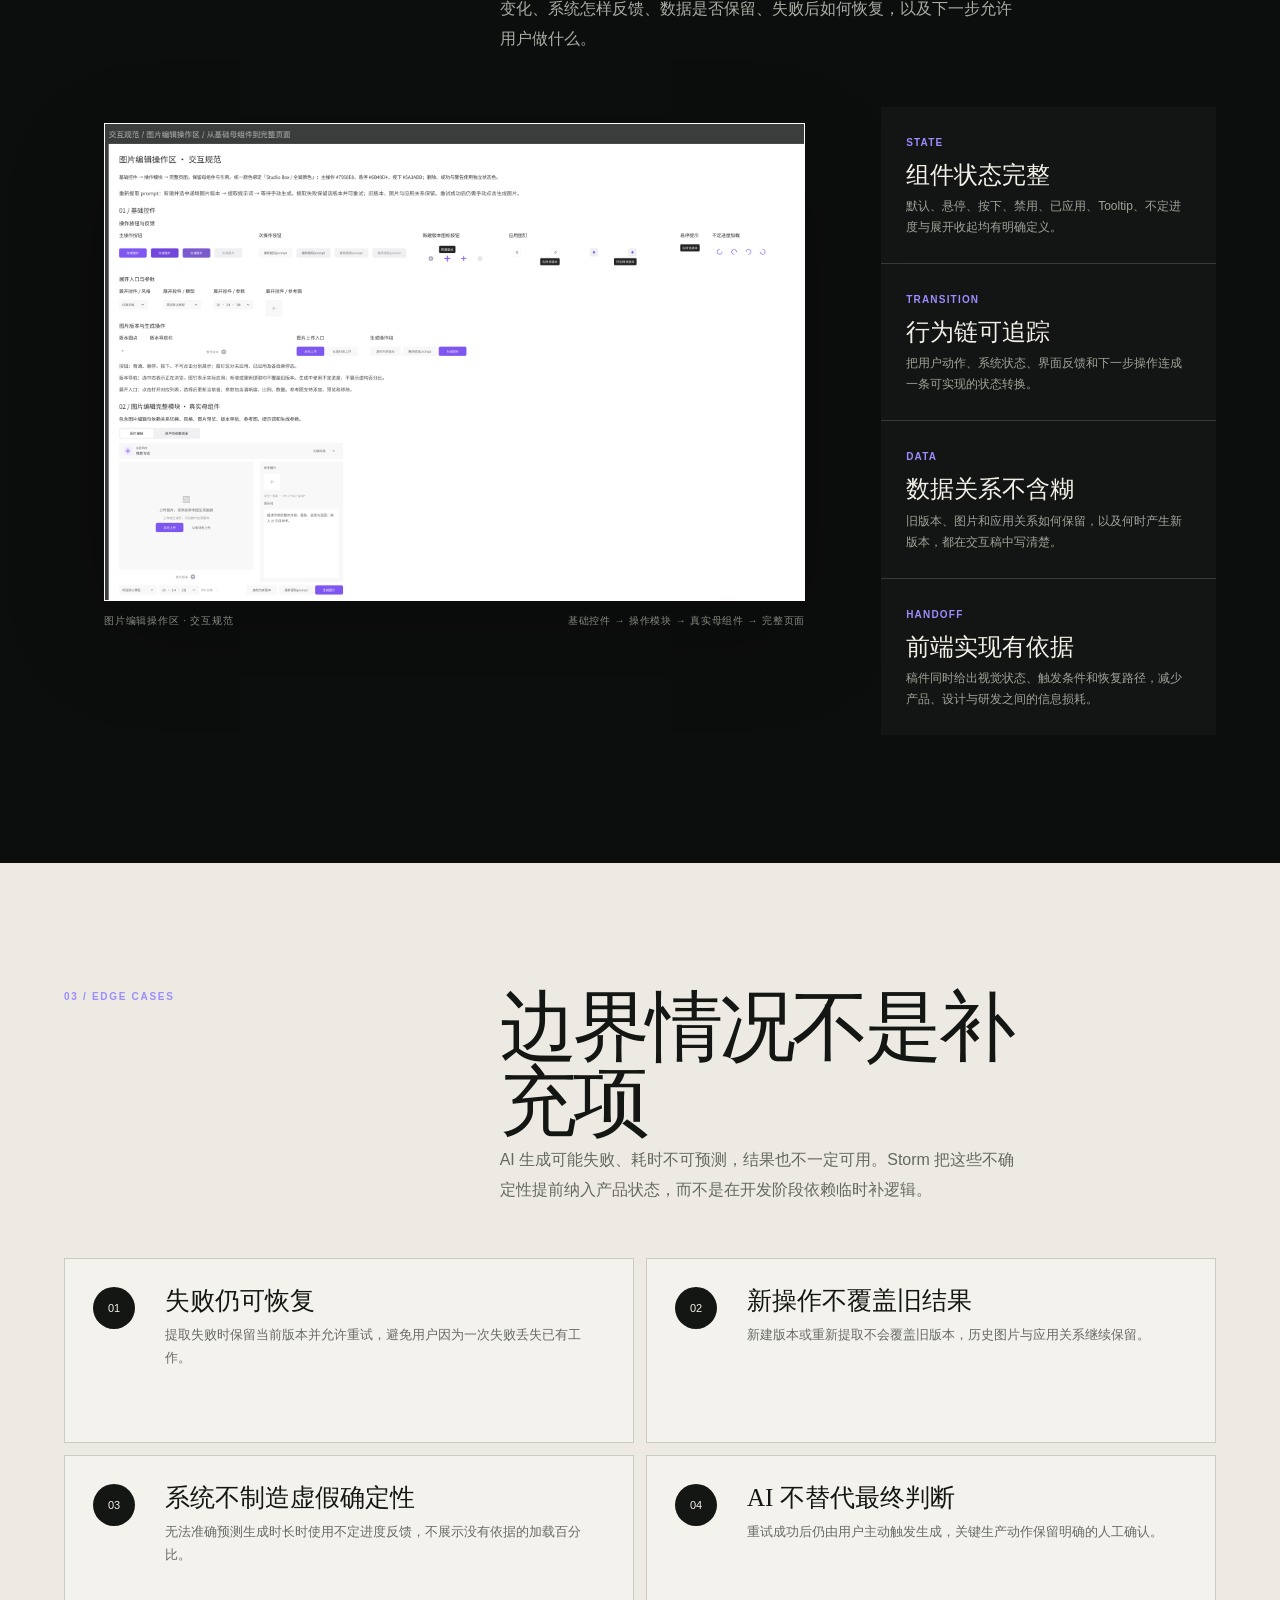
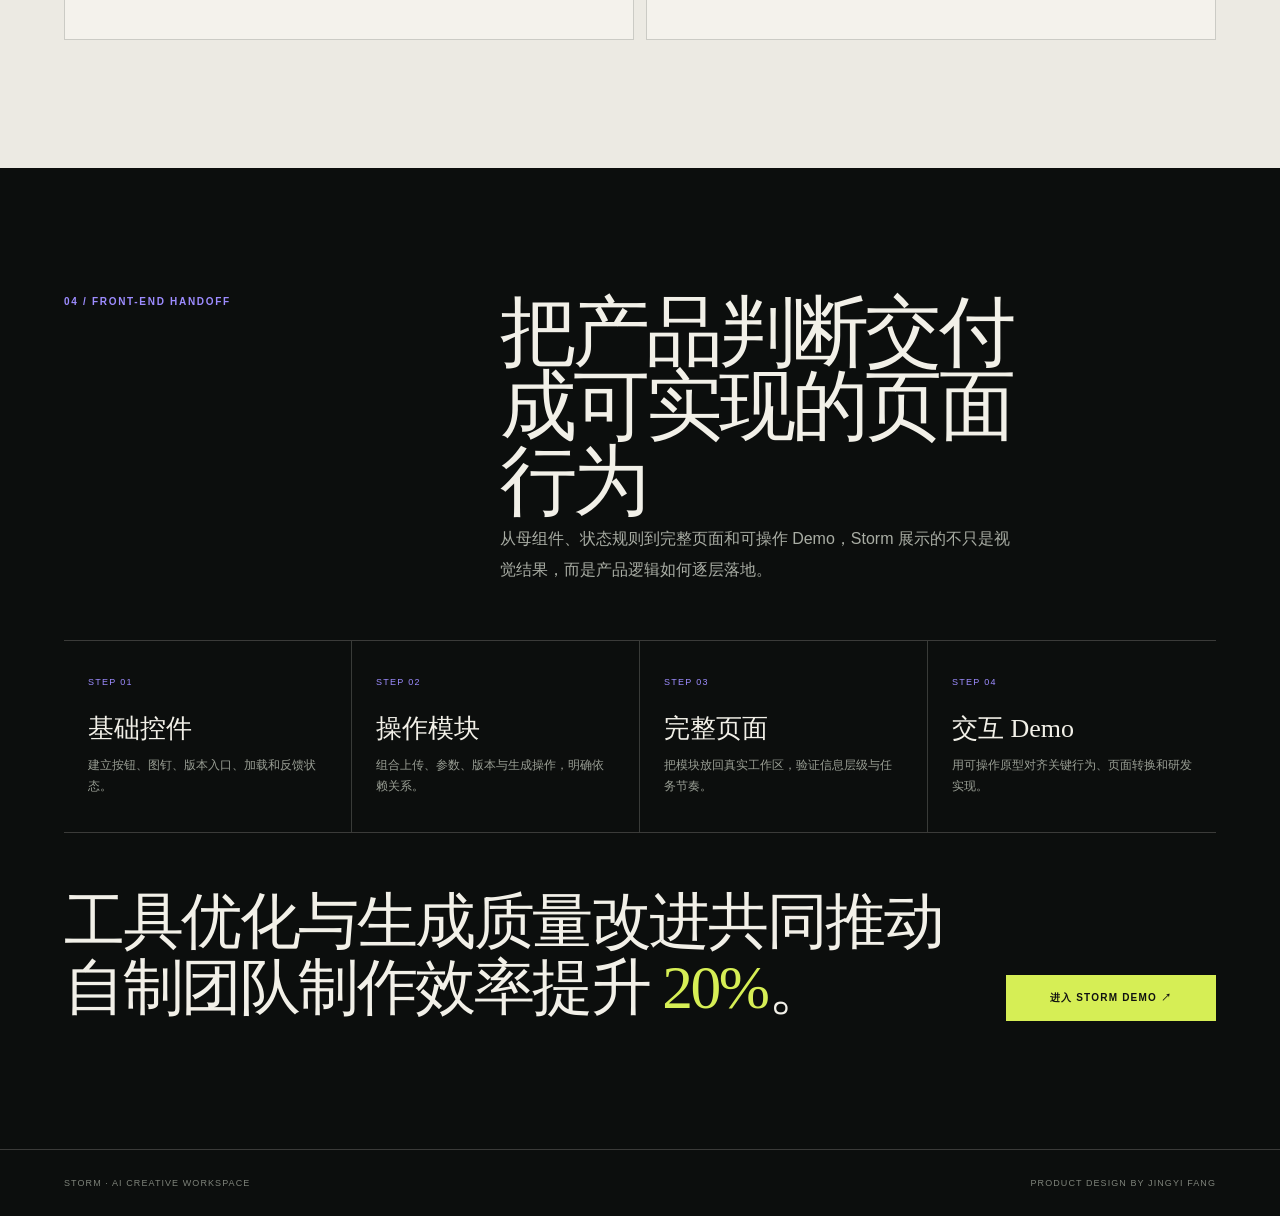
==== commit a2c5eef4: "Update Storm case study title" ====
--- a/storm/index.html
+++ b/storm/index.html
@@ -4,7 +4,7 @@
   <meta charset="utf-8">
   <meta name="viewport" content="width=device-width,initial-scale=1">
   <meta name="description" content="Storm AI Creative Workspace：从工作区架构、交互规范到前端交付的完整产品设计案例。">
-  <title>Storm · AI Creative Workspace</title>
+  <title>Storm · AI-native设计原则：保护用户的“心流”</title>
   <style>
     :root{--bg:#0c0e0d;--paper:#f2f0e8;--ink:#141613;--muted:#a9ada4;--line:rgba(242,240,232,.2);--accent:#9d8cff;--lime:#d6ee55;--serif:"Iowan Old Style","Baskerville","Songti SC","STSong",serif;--sans:"Helvetica Neue","PingFang SC","Microsoft YaHei",sans-serif}
     *{box-sizing:border-box}html{scroll-behavior:smooth;background:var(--bg)}body{margin:0;color:var(--paper);background:var(--bg);font-family:var(--sans);-webkit-font-smoothing:antialiased}a{color:inherit;text-decoration:none}img{display:block;max-width:100%}::selection{color:#111;background:var(--lime)}
@@ -32,7 +32,7 @@
     <div class="hero-copy">
       <p class="eyebrow">AI Creative Workspace</p>
       <h1>Storm</h1>
-      <h2>AI-Native 产品设计原则：优先保护创作心流</h2>
+      <h2>AI-native设计原则：保护用户的“心流”</h2>
       <p>我围绕用户真实的工作路径，划分工作区、环岛区与重要信息存放区，让创作者专注于当前任务，降低认知功能切换成本。系统充分尊重个人意愿：是否暂停或终止当前创作、是否开启新的分支流程，始终由用户决定。</p>
       <div class="hero-actions"><a class="button primary" href="#architecture">查看设计过程</a><a class="button" href="/demo/" target="_blank" rel="noopener">打开交互 Demo ↗</a></div>
     </div>
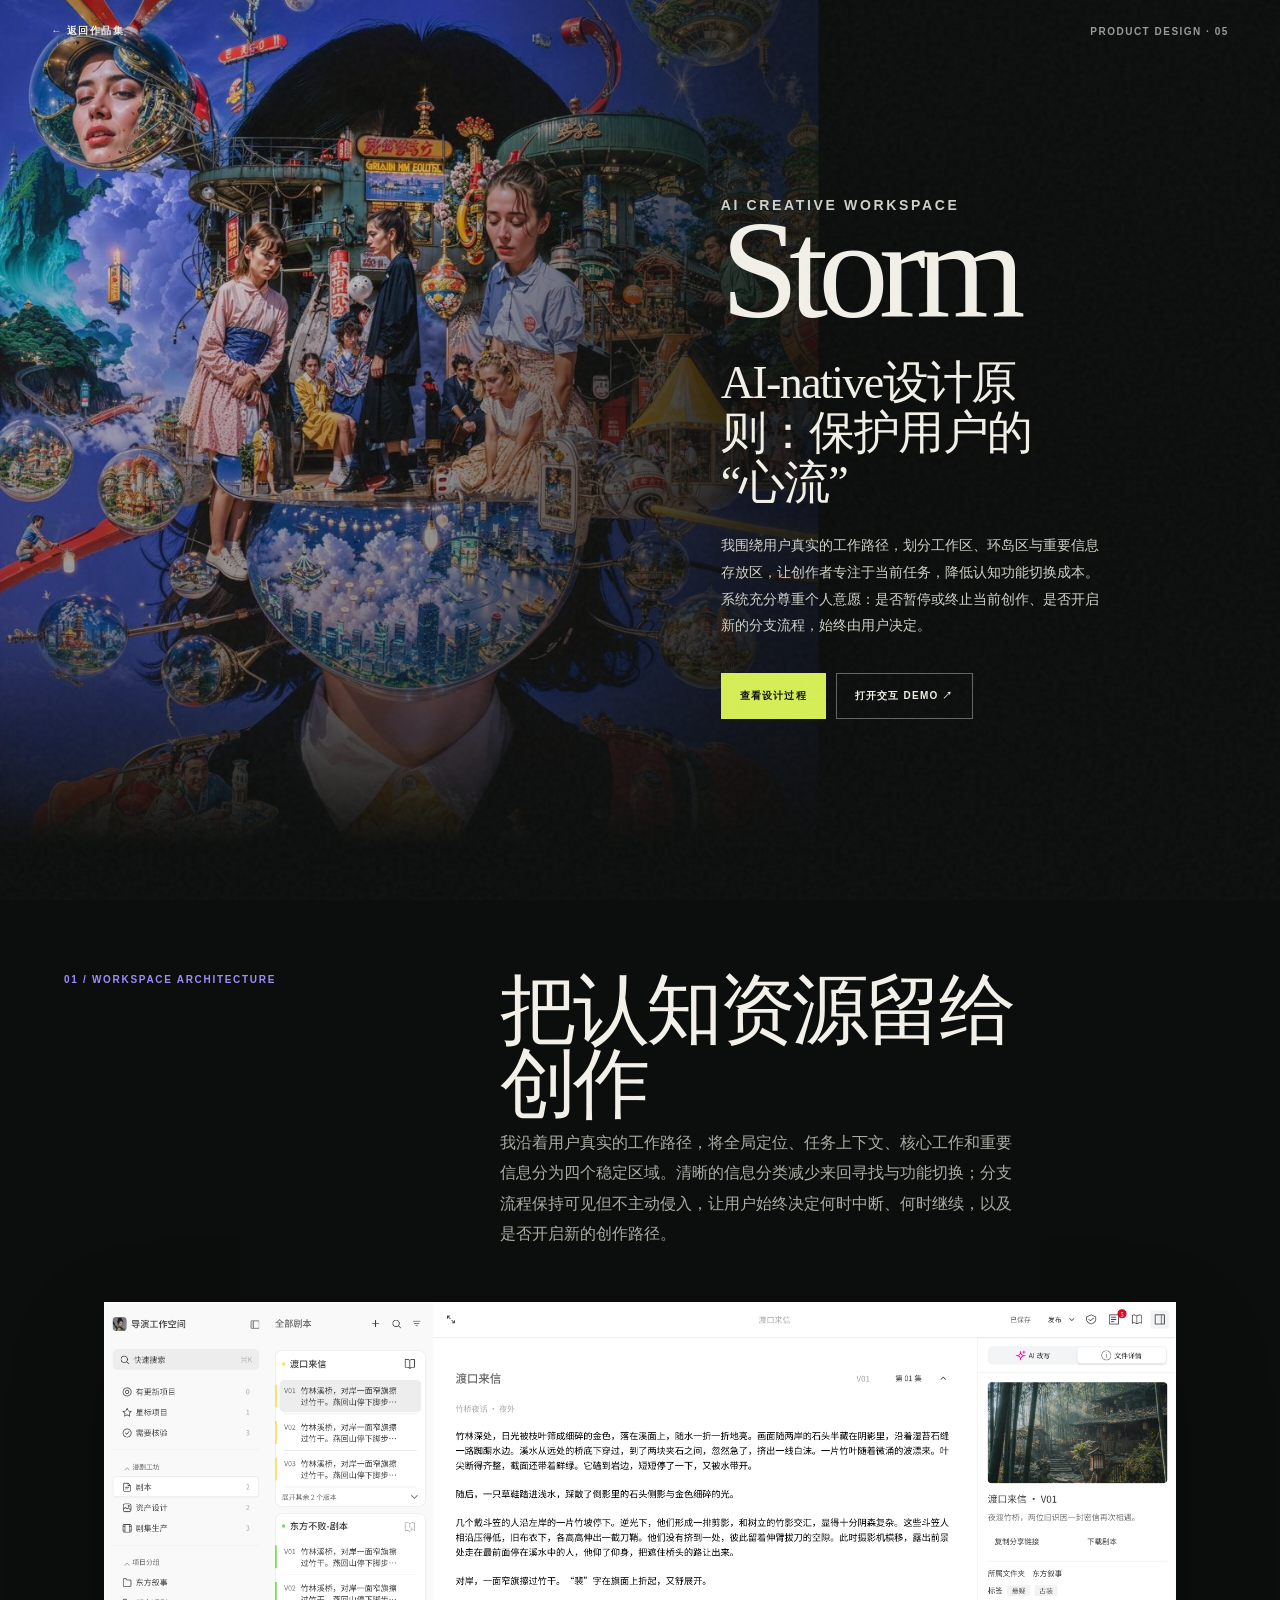
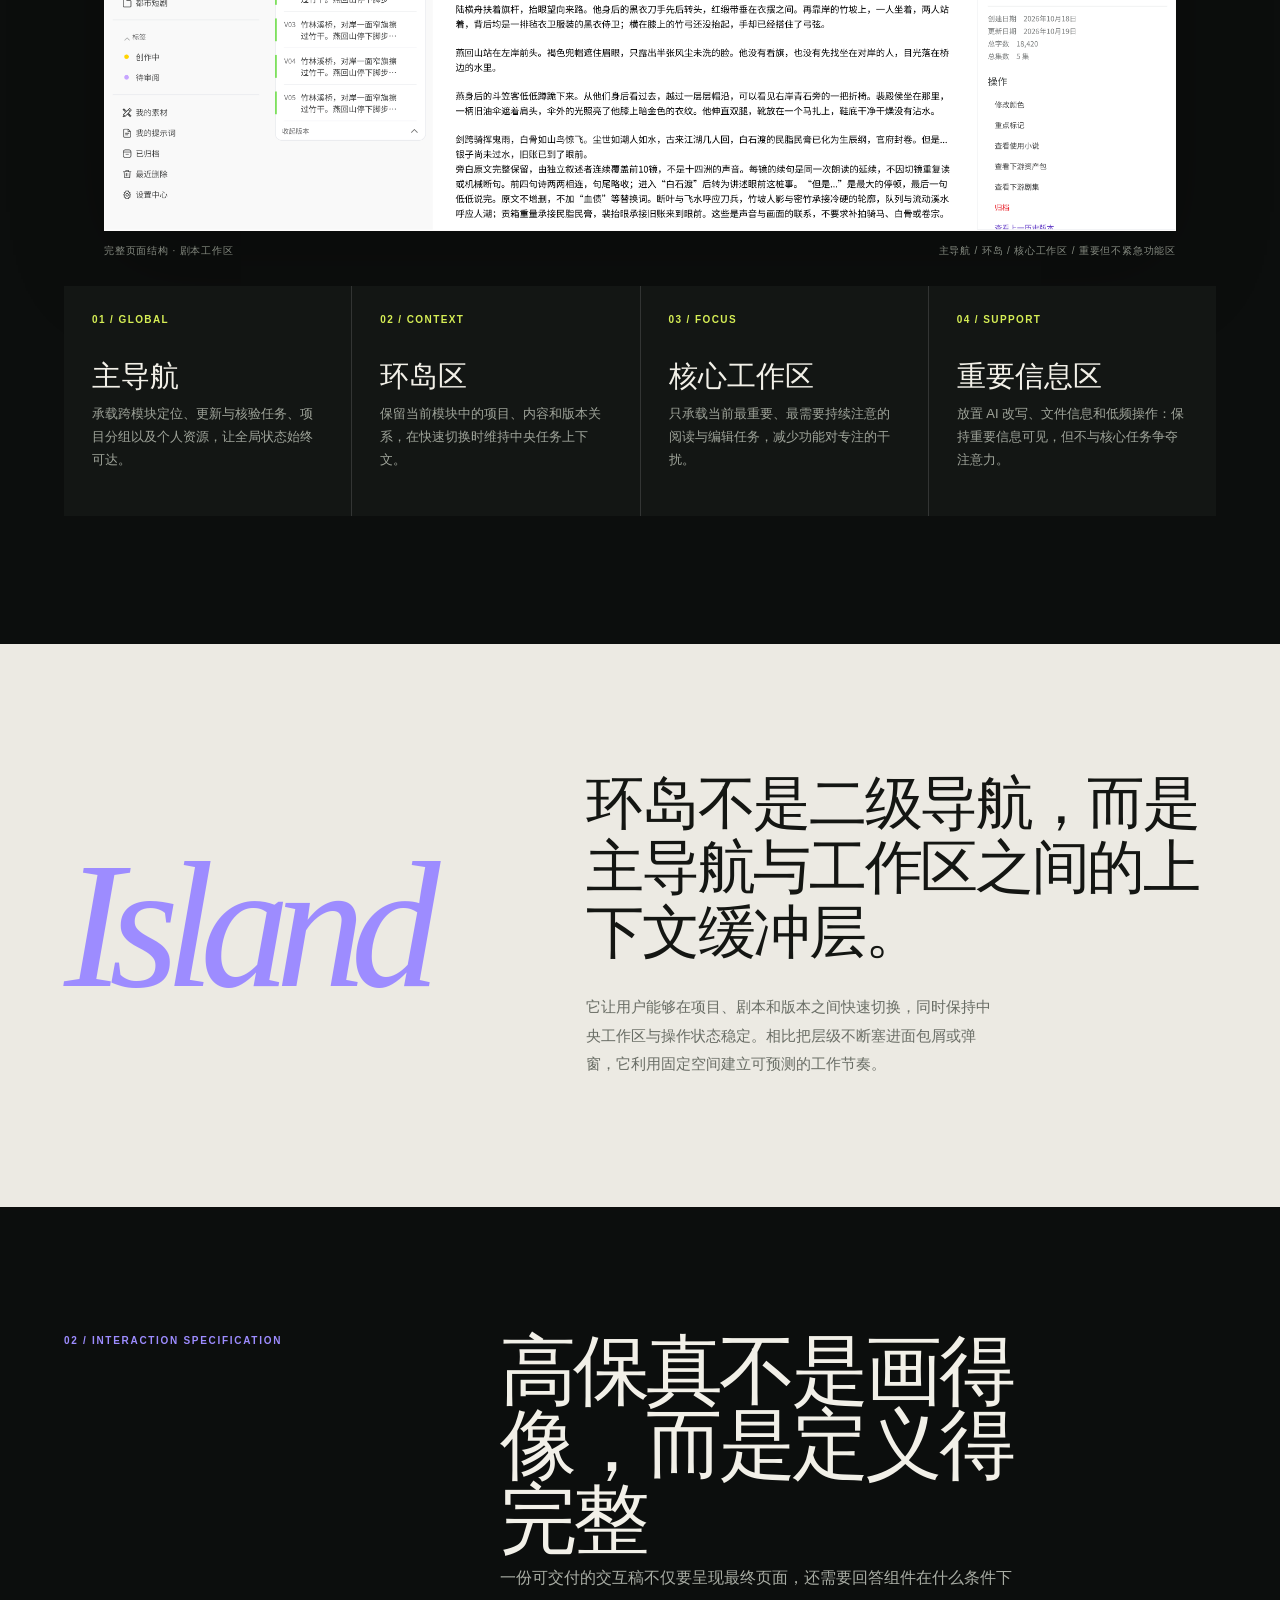
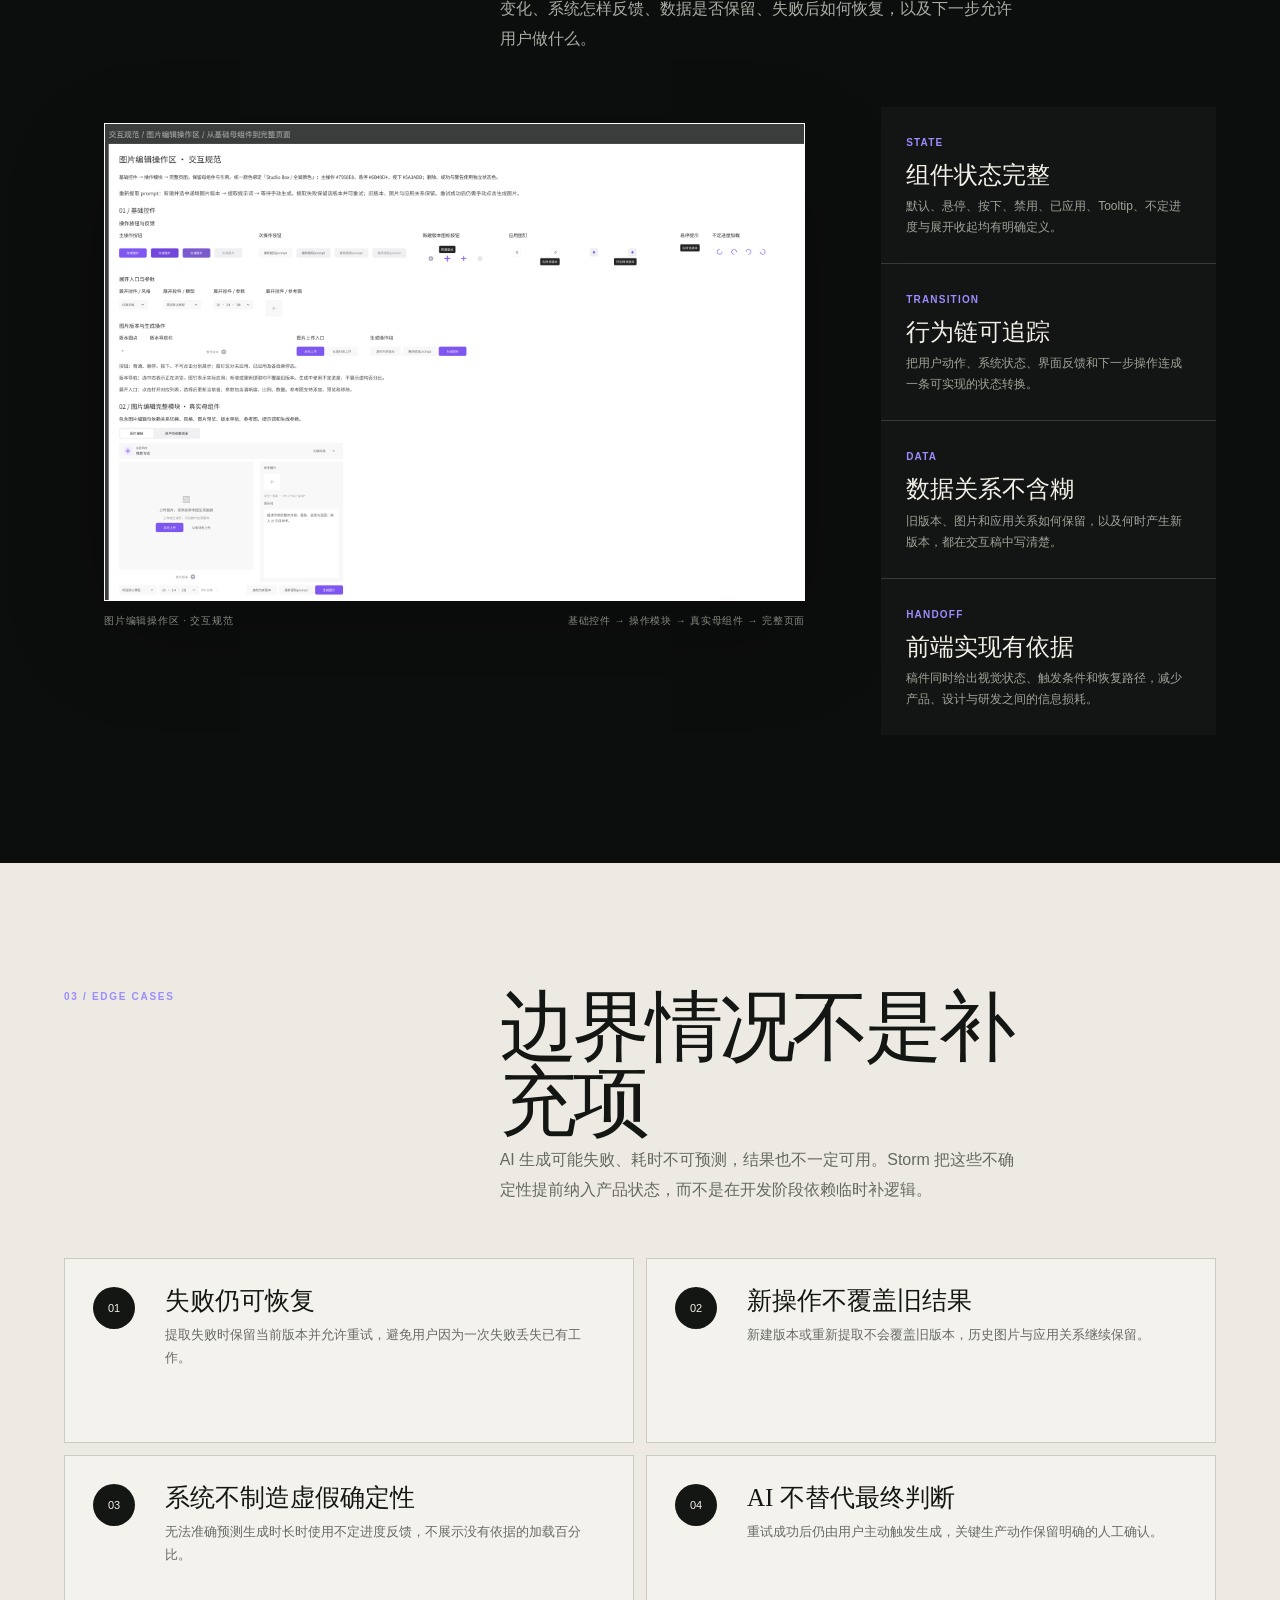
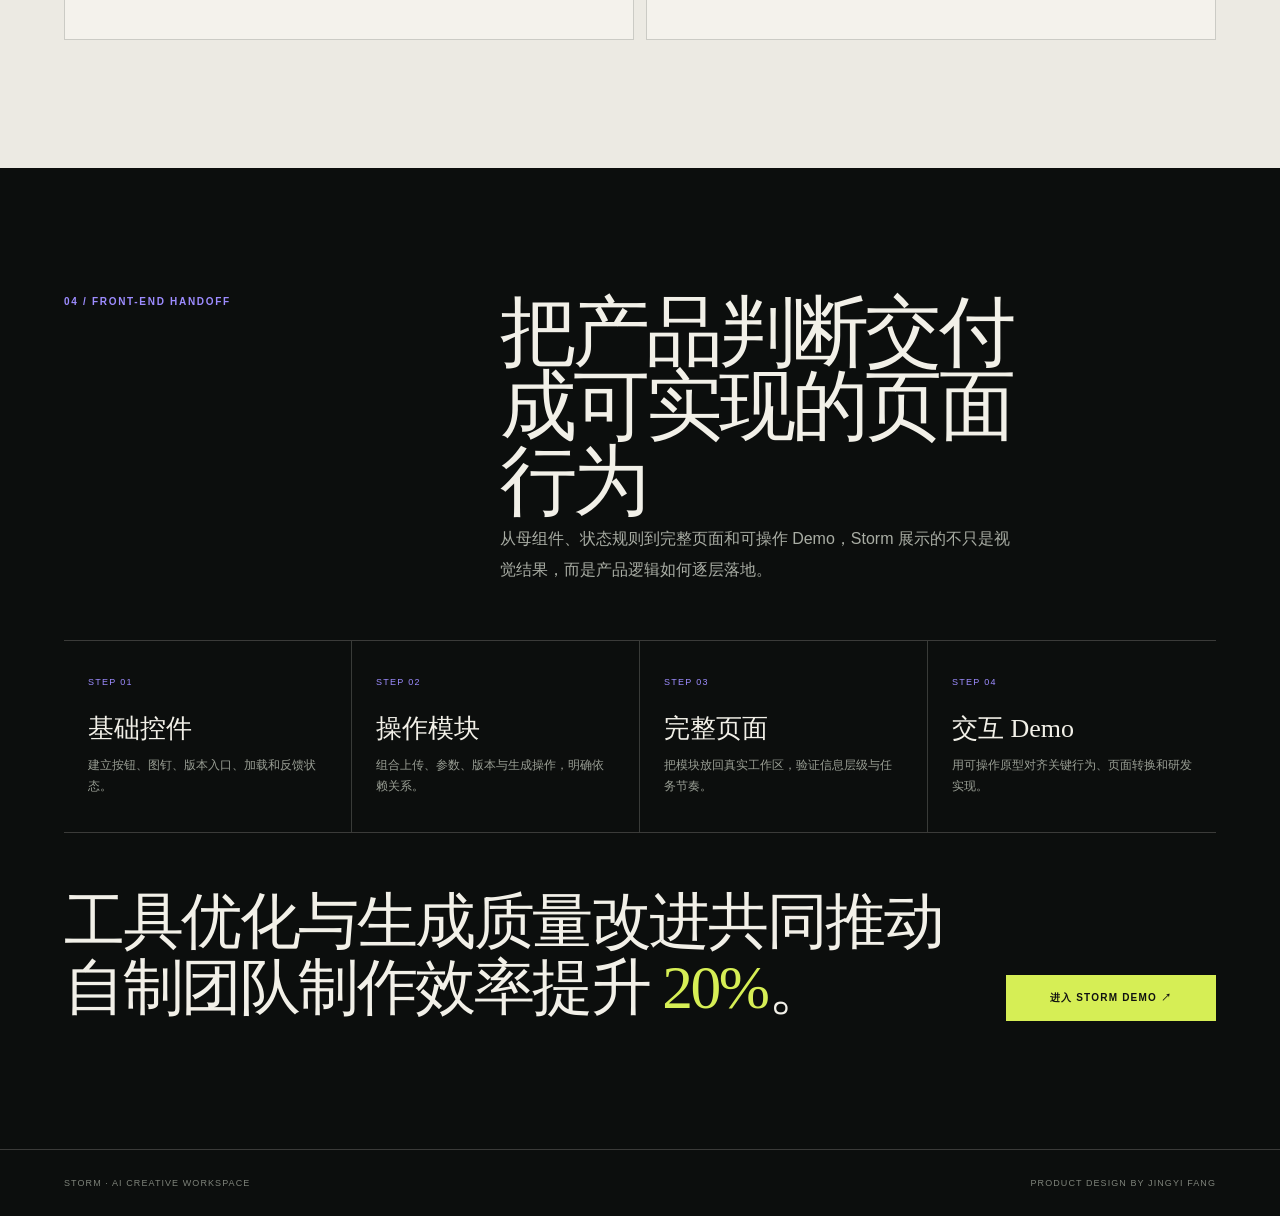
==== commit 68284f17: "Restore complete portfolio covers, smooth Storm image fade, and sync project cards" ====
--- a/storm/index.html
+++ b/storm/index.html
@@ -26,9 +26,9 @@
   </style>
 </head>
 <body>
-  <nav class="nav"><a class="back" href="/">← 返回作品集</a><span class="nav-label">Product Design · 04</span></nav>
+  <nav class="nav"><a class="back" href="/">← 返回作品集</a><span class="nav-label">Product Design · 05</span></nav>
   <header class="hero">
-    <img src="../assets/storm-creative-flow-cover.png" alt="蓝色超现实创作世界拼贴，呈现人物、城市与想象空间" width="960" height="1165">
+    <img src="../assets/storm-creative-flow-cover.jpg" alt="蓝色超现实创作世界拼贴，呈现人物、城市与想象空间" width="960" height="1165">
     <div class="hero-copy">
       <p class="eyebrow">AI Creative Workspace</p>
       <h1>Storm</h1>
